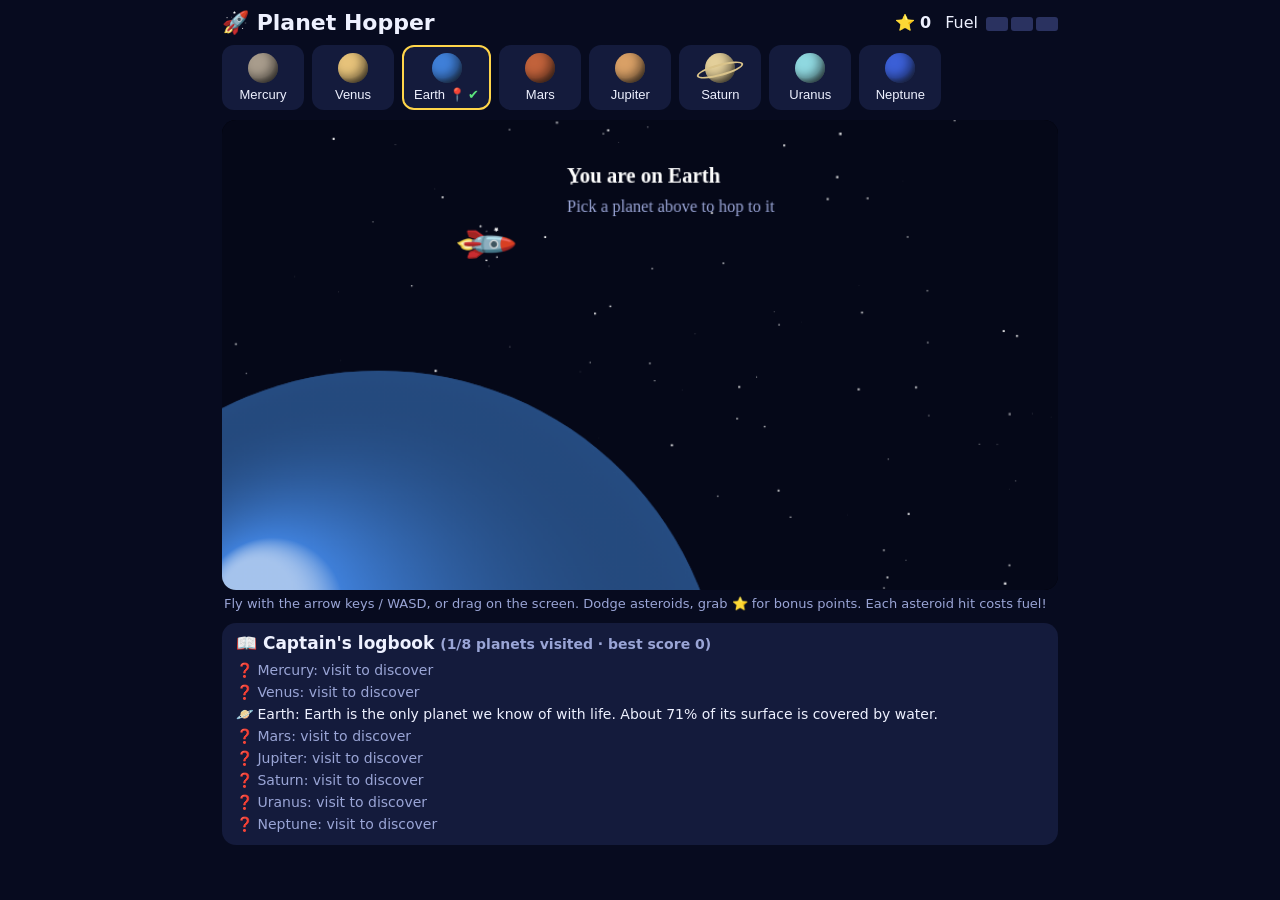
==== index.html @ 4c349c95 "Add 10 general trivia questions for refuelling Co-Authored-By: Claude Sonnet 5.5 <noreply@anthropic." ====
<!doctype html>
<html lang="en">
<head>
<meta charset="utf-8">
<meta name="viewport" content="width=device-width, initial-scale=1">
<title>Planet Hopper</title>
<style>
  :root { --bg:#070b1f; --panel:#141b3c; --ink:#eef1ff; --muted:#9aa5d6; --good:#5be37d; --bad:#ff8a8a; --accent:#ffd54a; }
  * { box-sizing:border-box; }
  body { margin:0; background:var(--bg); color:var(--ink); font-family:"Trebuchet MS", system-ui, sans-serif; }
  .wrap { max-width:860px; margin:0 auto; padding:10px 12px 24px; }
  header { display:flex; align-items:center; gap:12px; flex-wrap:wrap; }
  h1 { margin:0; font-size:22px; }
  .hud { margin-left:auto; display:flex; gap:14px; align-items:center; font-size:16px; }
  .fuel span { display:inline-block; width:22px; height:14px; margin-left:3px; border-radius:3px; background:#2a3260; vertical-align:middle; }
  .fuel span.on { background:var(--good); }
  #map { display:flex; gap:8px; overflow-x:auto; padding:10px 0; }
  .pbtn { flex:0 0 auto; background:var(--panel); color:var(--ink); border:2px solid transparent; border-radius:12px; padding:6px 10px; cursor:pointer; text-align:center; min-width:82px; font-size:13px; }
  .pbtn:disabled { cursor:default; opacity:.55; }
  .pbtn.here { border-color:var(--accent); opacity:1; }
  .pbtn:not(:disabled):hover { border-color:#5b6bd6; }
  .orb { width:30px; height:30px; border-radius:50%; margin:0 auto 4px; position:relative; box-shadow: inset -6px -6px 10px rgba(0,0,0,.45); }
  .orb.ring::after { content:""; position:absolute; left:-9px; right:-9px; top:11px; height:8px; border:2px solid #d9c38a; border-radius:50%; transform:rotate(-15deg); }
  .stamp { color:var(--good); }
  #stage { position:relative; }
  canvas { width:100%; display:block; border-radius:14px; background:#000; touch-action:none; }
  #overlay { position:absolute; inset:0; display:none; align-items:center; justify-content:center; padding:12px; background:rgba(5,8,25,.82); border-radius:14px; }
  .box { background:var(--panel); border:2px solid #3a47a0; border-radius:16px; padding:16px 18px; width:100%; max-width:560px; max-height:100%; overflow:auto; }
  .box h2 { margin:0 0 8px; font-size:19px; }
  .opt { display:block; width:100%; text-align:left; background:#202a5c; color:var(--ink); border:2px solid transparent; border-radius:10px; padding:10px 12px; margin:7px 0; font-size:16px; cursor:pointer; }
  .opt:hover:not(:disabled) { border-color:var(--accent); }
  .opt.right { background:#1f6b3a; }
  .opt.wrong { background:#7a2a2a; }
  .go { background:var(--accent); color:#222; border:0; border-radius:10px; padding:10px 18px; font-size:16px; font-weight:bold; cursor:pointer; margin-top:8px; }
  .muted { color:var(--muted); font-size:14px; }
  .log { background:var(--panel); border-radius:14px; padding:10px 14px; margin-top:12px; }
  .log h2 { margin:0 0 6px; font-size:17px; }
  .log li { list-style:none; padding:3px 0; font-size:14px; color:var(--muted); }
  .log li.found { color:var(--ink); }
  .log ul { margin:0; padding:0; }
  .hint { color:var(--muted); font-size:13px; margin:6px 2px 0; }
</style>
</head>
<body>
<div class="wrap">
  <header>
    <h1>🚀 Planet Hopper</h1>
    <div class="hud">
      <div>⭐ <b id="score">0</b></div>
      <div class="fuel">Fuel <span id="f0"></span><span id="f1"></span><span id="f2"></span></div>
    </div>
  </header>
  <div id="map"></div>
  <div id="stage">
    <canvas id="cv" width="800" height="450"></canvas>
    <div id="overlay"><div class="box" id="box"></div></div>
  </div>
  <p class="hint">Fly with the arrow keys / WASD, or drag on the screen. Dodge asteroids, grab ⭐ for bonus points. Each asteroid hit costs fuel!</p>
  <div class="log"><h2>📖 Captain's logbook <span class="muted" id="tour"></span></h2><ul id="log"></ul></div>
</div>

<script>
"use strict";
const W = 800, H = 450;

// q: question, a: [correct answer, ...wrong answers], e: explanation shown after answering
const PLANETS = [
  { id:"Mercury", color:"#a89c8c", fact:"Mercury is the closest planet to the Sun and has almost no atmosphere. Days are scorching and nights are freezing.",
    qs:[ {q:"Which planet is closest to the Sun?", a:["Mercury","Venus","Mars","Earth"], e:"Mercury orbits closest to the Sun."},
         {q:"A year on Mercury (one trip around the Sun) lasts about…", a:["88 Earth days","365 Earth days","12 Earth years","1 Earth day"], e:"Mercury is so close to the Sun that it zooms around in just 88 Earth days."} ] },
  { id:"Venus", color:"#e6c27a", fact:"Venus is the hottest planet. Its thick carbon dioxide clouds trap heat, hotter than a pizza oven! It also spins backwards compared with most planets.",
    qs:[ {q:"Which planet is the hottest, thanks to thick clouds that trap heat?", a:["Venus","Mercury","Mars","Neptune"], e:"Venus's thick atmosphere traps heat, making it hotter even than Mercury."},
         {q:"Venus spins in a direction that is…", a:["Backwards compared with most planets","The same as Earth","Not at all","Side to side like a coin"], e:"Venus rotates backwards (retrograde), so the Sun rises in the west there."} ] },
  { id:"Earth", color:"#3f7fd8", fact:"Earth is the only planet we know of with life. About 71% of its surface is covered by water.",
    qs:[ {q:"About how much of Earth's surface is covered by water?", a:["About 71%","About 10%","About 30%","About 99%"], e:"Around 71% of Earth is water, which is why it looks blue from space."},
         {q:"Which gas do plants make that we need to breathe?", a:["Oxygen","Helium","Methane","Neon"], e:"Plants make oxygen during photosynthesis."} ] },
  { id:"Mars", color:"#c1623b", fact:"Mars is the Red Planet, coloured by rusty iron dust. It has Olympus Mons, the tallest volcano in the solar system, and two tiny moons.",
    qs:[ {q:"Why is Mars called the Red Planet?", a:["Rusty iron dust covers it","It is very hot","It is covered in red oceans","It glows red"], e:"Iron in the soil has rusted, giving Mars its red colour."},
         {q:"What is the name of the giant volcano on Mars, the tallest in the solar system?", a:["Olympus Mons","Mount Everest","Mauna Loa","Vesuvius"], e:"Olympus Mons is about 2.5 times taller than Mount Everest."},
         {q:"What are the names of Mars's two moons?", a:["Phobos and Deimos","Titan and Europa","Io and Ganymede","Luna and Sol"], e:"Phobos and Deimos are small, lumpy moons."} ] },
  { id:"Jupiter", color:"#d9a066", fact:"Jupiter is the biggest planet, more than 1,300 Earths could fit inside it. Its Great Red Spot is a storm bigger than Earth that has raged for hundreds of years.",
    qs:[ {q:"Which is the largest planet in our solar system?", a:["Jupiter","Saturn","Earth","Neptune"], e:"Jupiter is bigger than all the other planets put together."},
         {q:"The Great Red Spot on Jupiter is a giant…", a:["Storm","Volcano","Crater","Ocean"], e:"It is a huge storm, wider than Earth."} ] },
  { id:"Saturn", color:"#e3cf9a", ring:true, fact:"Saturn's beautiful rings are made of billions of pieces of ice and rock. Saturn is so light for its size that it would float in a giant bathtub!",
    qs:[ {q:"Saturn's rings are mostly made of…", a:["Ice and rock","Gas","Lava","Metal"], e:"The rings are billions of chunks of ice, from dust-sized to house-sized."},
         {q:"Which planet is so light for its size that it could float in water?", a:["Saturn","Mercury","Earth","Mars"], e:"Saturn is mostly hydrogen and helium, so it is less dense than water."} ] },
  { id:"Uranus", color:"#8fd8e0", fact:"Uranus spins on its side, like a rolling ball. It looks blue-green because of methane gas in its atmosphere.",
    qs:[ {q:"What is unusual about the way Uranus spins?", a:["It is tilted on its side","It does not spin","It spins faster than any planet","It spins backwards every day"], e:"Uranus is tipped over so far that it rolls around the Sun on its side."},
         {q:"Which gas gives Uranus its blue-green colour?", a:["Methane","Oxygen","Nitrogen","Neon"], e:"Methane absorbs red light, leaving the blue-green glow."} ] },
  { id:"Neptune", color:"#3b5fd6", fact:"Neptune is the farthest planet from the Sun and has the fastest winds in the solar system, over 1,000 miles per hour!",
    qs:[ {q:"Which planet is farthest from the Sun?", a:["Neptune","Uranus","Saturn","Jupiter"], e:"Neptune is the eighth and farthest planet."},
         {q:"Which planet has the fastest winds in the solar system?", a:["Neptune","Earth","Venus","Mars"], e:"Neptune's winds can reach over 1,000 miles per hour."} ] },
];
const GENERAL = [
  {q:"What is at the centre of our solar system?", a:["The Sun","The Moon","Jupiter","A black hole"], e:"The Sun is a star, and everything else orbits around it."},
  {q:"How many planets are in our solar system?", a:["8","7","9","10"], e:"There are eight planets, from Mercury to Neptune."},
  {q:"What force keeps the planets orbiting the Sun?", a:["Gravity","Magnetism","Wind","Friction"], e:"The Sun's gravity pulls the planets so they curve around it instead of flying off."},
  {q:"Where is the asteroid belt?", a:["Between Mars and Jupiter","Between Earth and Mars","Beyond Neptune","Between Mercury and Venus"], e:"Millions of rocky asteroids orbit between Mars and Jupiter."},
  {q:"What is the name of our galaxy?", a:["The Milky Way","Andromeda","The Big Dipper","Orion"], e:"Our solar system is in the Milky Way galaxy."},
  {q:"Why can't you hear sounds in space?", a:["There is no air to carry sound","It is too cold","Space is too bright","Sound travels too fast"], e:"Sound needs air (or another material) to travel through, and space is nearly empty."},
  {q:"Who was the first person to walk on the Moon?", a:["Neil Armstrong","Buzz Lightyear","Yuri Gagarin","Elon Musk"], e:"Neil Armstrong stepped onto the Moon in 1969."},
  {q:"About how long does sunlight take to reach Earth?", a:["About 8 minutes","About 8 seconds","About 8 hours","About 8 days"], e:"Light travels fast, but the Sun is far away: roughly 8 minutes."},
  {q:"What is a shooting star really?", a:["A tiny space rock burning up in our atmosphere","A star falling down","A comet's tail","A far-away rocket"], e:"It is a meteor: a small bit of rock or dust glowing as it burns up high above Earth."},
  {q:"What was the name of the first artificial satellite, launched in 1957?", a:["Sputnik 1","Apollo 11","Voyager","Hubble"], e:"The Soviet Union launched Sputnik 1 and started the space age."},
  {q:"What do we call a pattern of stars, like Orion or the Big Dipper?", a:["A constellation","A galaxy","A nebula","A comet"], e:"People have drawn pictures in the stars, called constellations, for thousands of years."},
  {q:"What is a black hole?", a:["A place where gravity is so strong not even light escapes","A hole in the Moon","A planet with no light","A dark cloud of dust"], e:"A black hole's gravity is so strong that nothing, not even light, can get out."},
  {q:"What does the Moon's gravity cause on Earth's oceans?", a:["Tides","Hurricanes","Earthquakes","Waves of light"], e:"The Moon's pull makes the ocean rise and fall twice a day: the tides."},
  {q:"What is the International Space Station?", a:["A science lab where astronauts live, orbiting Earth","A giant telescope on the Moon","A rocket launch pad","A base on Mars"], e:"The ISS circles Earth about every 90 minutes with astronauts on board."},
  {q:"A comet is mostly made of…", a:["Ice, dust and rock","Pure gold","Hot gas only","Metal"], e:"Comets are dirty snowballs. Their glowing tails form when the Sun heats the ice."},
  {q:"What is the name of the NASA rover that landed on Mars in 2021 with the Ingenuity helicopter?", a:["Perseverance","Curiosity","Sojourner","Opportunity"], e:"Perseverance landed in 2021, and Ingenuity became the first helicopter to fly on another planet."},
  {q:"What is the Sun mostly made of?", a:["Hydrogen and helium","Fire","Rock and metal","Liquid lava"], e:"The Sun is a ball of hot hydrogen and helium gas. Hydrogen fuses into helium to make its light."},
  {q:"What causes day and night on Earth?", a:["Earth spinning on its axis","The Sun moving around Earth","The Moon blocking the Sun","Earth moving closer and farther from the Sun"], e:"Earth turns once about every 24 hours, so each side faces the Sun, then faces away."},
];

// ---------- state ----------
const $ = id => document.getElementById(id);
const cv = $("cv"), ctx = cv.getContext("2d");
let here = 2;                 // start on Earth
let mode = "idle";            // idle | quiz | flight
let fuel = 0, score = 0;
let flight = null, rocket = { x:160, y:H/2, tx:160, ty:H/2 };
let saved = { visited:[2], best:0 };
try { const s = JSON.parse(localStorage.getItem("ph-save")); if (s && Array.isArray(s.visited)) saved = s; } catch(e) {}
const persist = () => { try { localStorage.setItem("ph-save", JSON.stringify(saved)); } catch(e) {} };
let asked = new Set();
const keys = {};

const shuffle = a => { a = a.slice(); for (let i=a.length-1;i>0;i--) { const j=Math.floor(Math.random()*(i+1)); [a[i],a[j]]=[a[j],a[i]]; } return a; };

// ---------- DOM ----------
function renderHud() {
  $("score").textContent = score;
  for (let i=0;i<3;i++) $("f"+i).className = i < fuel ? "on" : "";
}
function renderMap() {
  const m = $("map"); m.innerHTML = "";
  PLANETS.forEach((p,i) => {
    const b = document.createElement("button");
    b.className = "pbtn" + (i===here ? " here" : "");
    b.disabled = mode !== "idle" || i === here;
    const visited = saved.visited.includes(i);
    b.innerHTML = `<div class="orb${p.ring?" ring":""}" style="background:radial-gradient(circle at 35% 30%, ${p.color}, ${p.color} 55%, #222)"></div>${p.id}${i===here?" 📍":""}${visited?' <span class="stamp">✔</span>':""}`;
    b.onclick = () => beginTrip(i);
    m.appendChild(b);
  });
}
function renderLog() {
  $("log").innerHTML = "";
  PLANETS.forEach((p,i) => {
    const li = document.createElement("li");
    const v = saved.visited.includes(i);
    li.className = v ? "found" : "";
    li.textContent = v ? `🪐 ${p.id}: ${p.fact}` : `❓ ${p.id}: visit to discover`;
    $("log").appendChild(li);
  });
  $("tour").textContent = `(${saved.visited.length}/8 planets visited · best score ${saved.best})`;
}
function showBox(html) { $("box").innerHTML = html; $("overlay").style.display = "flex"; }
function hideBox() { $("overlay").style.display = "none"; }

// ---------- quiz ----------
function pickQuestions(destIdx, n) {
  const fresh = list => list.filter(q => !asked.has(q.q));
  let pool = shuffle(fresh(PLANETS[destIdx].qs)).slice(0, 2);
  pool = pool.concat(shuffle(fresh(GENERAL)));
  if (pool.length < n) { asked.clear(); pool = shuffle(PLANETS[destIdx].qs.concat(GENERAL)); }
  return pool.slice(0, n);
}
function askOne(q, title, done) {
  asked.add(q.q);
  const opts = shuffle(q.a.map((t,i) => ({t, ok:i===0})));
  showBox(`<h2>${title}</h2><p style="font-size:17px;margin:4px 0 8px">${q.q}</p><div id="opts"></div><div id="fb"></div>`);
  const holder = $("opts");
  opts.forEach(o => {
    const b = document.createElement("button");
    b.className = "opt"; b.textContent = o.t;
    b.onclick = () => {
      holder.querySelectorAll(".opt").forEach((x,i) => { x.disabled = true; if (opts[i].ok) x.classList.add("right"); });
      if (!o.ok) b.classList.add("wrong");
      $("fb").innerHTML = `<p class="muted">${o.ok ? "✅ Correct! " : "❌ Not quite. "}${q.e}</p><button class="go" id="nx">Next ▶</button>`;
      $("nx").onclick = () => done(o.ok);
    };
    holder.appendChild(b);
  });
}
function askSeries(qs, title, perCorrect, finish) {
  let i = 0, right = 0;
  const step = () => {
    if (i >= qs.length) return finish(right);
    askOne(qs[i], `${title} (${i+1}/${qs.length})`, ok => { if (ok) { right++; perCorrect(); } i++; step(); });
  };
  step();
}

// ---------- trip flow ----------
function beginTrip(dest) {
  mode = "quiz"; renderMap();
  fuel = 0; renderHud();
  const p = PLANETS[dest];
  showBox(`<h2>⛽ Refuel for ${p.id}</h2><p>Answer 3 questions. Each correct answer fills a tank of fuel. Asteroids burn fuel when they hit you, so fill up!</p><button class="go" id="st">Start refuelling</button>`);
  $("st").onclick = () => askSeries(pickQuestions(dest, 3), "Refuel", () => { fuel = Math.min(3, fuel+1); score += 50; renderHud(); }, () => {
    let msg = "";
    if (fuel === 0) { fuel = 1; msg = "<p class='muted'>Mission control sends you a tiny emergency tank. Good luck!</p>"; renderHud(); }
    showBox(`<h2>🚀 Ready for launch!</h2><p>Fuel: ${"🟩".repeat(fuel)}</p>${msg}<button class="go" id="lf">Blast off to ${p.id}!</button>`);
    $("lf").onclick = () => startFlight(dest);
  });
}
function startFlight(dest) {
  hideBox();
  const steps = Math.abs(dest - here);
  flight = { dest, steps, t:0, dur:Math.min(34, 12 + 4*steps), objs:[], spawn:0.5, starT:1, hitCd:0, paused:false };
  rocket.x = rocket.tx = 130; rocket.y = rocket.ty = H/2;
  mode = "flight";
}
function rescue() {
  flight.paused = true;
  const qs = shuffle(GENERAL.concat(PLANETS.flatMap(p => p.qs)).filter(q => !asked.has(q.q)));
  const q = (qs.length ? qs : shuffle(GENERAL))[0];
  askOne(q, "⚠️ Out of fuel! Answer to restart the engine", ok => {
    if (ok) { fuel = 1; score += 50; renderHud(); flight.hitCd = 1.5; flight.objs = flight.objs.filter(o => o.x > rocket.x + 250); hideBox(); flight.paused = false; }
    else rescue();
  });
}
function land() {
  const dest = flight.dest; const p = PLANETS[dest];
  mode = "idle"; here = dest; flight = null;
  const firstTime = !saved.visited.includes(dest);
  if (firstTime) saved.visited.push(dest);
  score += 100;
  if (score > saved.best) saved.best = score;
  persist(); renderHud(); renderMap(); renderLog();
  const won = saved.visited.length === PLANETS.length;
  showBox(`<h2>🎉 Landed on ${p.id}!</h2><p>${p.fact}</p><p class="muted">+100 points ${firstTime ? "· new planet added to your logbook!" : ""}</p>
    ${won ? `<h2>🏆 Grand Tour complete!</h2><p>You visited all 8 planets. Final score ${score}.</p>` : ""}
    <button class="go" id="ok">${won ? "Keep exploring" : "Pick the next planet"}</button>`);
  $("ok").onclick = hideBox;
}

// ---------- input ----------
addEventListener("keydown", e => { keys[e.key.toLowerCase()] = true; if (mode==="flight" && e.key.startsWith("Arrow")) e.preventDefault(); });
addEventListener("keyup", e => { keys[e.key.toLowerCase()] = false; });
function pointerTo(e) {
  if (mode !== "flight") return;
  const r = cv.getBoundingClientRect();
  rocket.tx = Math.max(30, Math.min(W*0.6, (e.clientX - r.left) / r.width * W));
  rocket.ty = Math.max(30, Math.min(H-30, (e.clientY - r.top) / r.height * H));
}
cv.addEventListener("pointermove", pointerTo);
cv.addEventListener("pointerdown", pointerTo);

// ---------- update ----------
const bgStars = Array.from({length:90}, () => ({ x:Math.random()*W, y:Math.random()*H, z:Math.random()*2+0.3 }));
function update(dt) {
  const speedBoost = mode === "flight" ? 1 : 0.15;
  bgStars.forEach(s => { s.x -= s.z * 120 * speedBoost * dt; if (s.x < 0) { s.x += W; s.y = Math.random()*H; } });
  if (mode !== "flight" || flight.paused) return;

  // movement
  const sp = 340;
  if (keys["arrowleft"]||keys["a"]) rocket.tx -= sp*dt;
  if (keys["arrowright"]||keys["d"]) rocket.tx += sp*dt;
  if (keys["arrowup"]||keys["w"]) rocket.ty -= sp*dt;
  if (keys["arrowdown"]||keys["s"]) rocket.ty += sp*dt;
  rocket.tx = Math.max(30, Math.min(W*0.6, rocket.tx));
  rocket.ty = Math.max(30, Math.min(H-30, rocket.ty));
  const k = 1 - Math.pow(0.0005, dt);
  rocket.x += (rocket.tx - rocket.x) * k;
  rocket.y += (rocket.ty - rocket.y) * k;

  flight.t += dt;
  flight.hitCd = Math.max(0, flight.hitCd - dt);
  const diff = flight.steps;
  flight.spawn -= dt;
  if (flight.spawn <= 0) {
    flight.spawn = Math.max(0.4, 0.95 - diff*0.05) * (0.7 + Math.random()*0.6);
    const r = 14 + Math.random()*20;
    flight.objs.push({ kind:"rock", x:W+r, y:30+Math.random()*(H-60), r, vx:-(200 + diff*18 + Math.random()*90), rot:Math.random()*6 });
  }
  flight.starT -= dt;
  if (flight.starT <= 0) {
    flight.starT = 1.4 + Math.random();
    flight.objs.push({ kind:"star", x:W+20, y:40+Math.random()*(H-80), r:14, vx:-220, rot:0 });
  }
  for (const o of flight.objs) {
    o.x += o.vx*dt; o.rot += dt;
    if (o.dead) continue;
    const d = Math.hypot(o.x - rocket.x, o.y - rocket.y);
    if (o.kind === "star" && d < o.r + 18) { o.dead = true; score += 10; renderHud(); }
    if (o.kind === "rock" && d < o.r + 12 && flight.hitCd === 0) {
      o.dead = true; flight.hitCd = 1.2; fuel--; renderHud();
      cv.style.transform = "translateX(4px)"; setTimeout(() => cv.style.transform = "", 80);
      if (fuel <= 0) { fuel = 0; renderHud(); rescue(); return; }
    }
  }
  flight.objs = flight.objs.filter(o => !o.dead && o.x > -60);
  if (flight.t >= flight.dur) land();
}

// ---------- draw ----------
function drawPlanet(p, cx, cy, r) {
  const g = ctx.createRadialGradient(cx - r*0.35, cy - r*0.35, r*0.1, cx, cy, r);
  g.addColorStop(0, "#fff8"); g.addColorStop(0.12, p.color); g.addColorStop(1, "#0006");
  if (p.ring) { ctx.strokeStyle = "#d9c38a"; ctx.lineWidth = r*0.12; ctx.beginPath(); ctx.ellipse(cx, cy, r*1.7, r*0.4, -0.25, Math.PI, Math.PI*2); ctx.stroke(); }
  ctx.fillStyle = p.color; ctx.beginPath(); ctx.arc(cx, cy, r, 0, Math.PI*2); ctx.fill();
  ctx.fillStyle = g; ctx.beginPath(); ctx.arc(cx, cy, r, 0, Math.PI*2); ctx.fill();
  if (p.ring) { ctx.strokeStyle = "#d9c38a"; ctx.lineWidth = r*0.12; ctx.beginPath(); ctx.ellipse(cx, cy, r*1.7, r*0.4, -0.25, 0, Math.PI); ctx.stroke(); }
}
function drawRocket(x, y, blink, flame) {
  if (blink && Math.floor(performance.now()/90) % 2) return;
  ctx.save(); ctx.translate(x, y);
  if (flame) { ctx.fillStyle = "#ffb347"; ctx.beginPath(); ctx.moveTo(-14, 0); ctx.lineTo(-34 - Math.random()*10, -5); ctx.lineTo(-34 - Math.random()*10, 5); ctx.fill(); }
  ctx.rotate(Math.PI/4); ctx.font = "38px serif"; ctx.textAlign = "center"; ctx.textBaseline = "middle"; ctx.fillText("🚀", 0, 0);
  ctx.restore();
}
function draw() {
  ctx.fillStyle = "#050818"; ctx.fillRect(0, 0, W, H);
  ctx.fillStyle = "#fff";
  bgStars.forEach(s => { ctx.globalAlpha = 0.35 + s.z/3; ctx.fillRect(s.x, s.y, s.z, s.z); });
  ctx.globalAlpha = 1;

  if (mode !== "flight") {
    drawPlanet(PLANETS[here], 150, H + 120, 330);
    const bob = Math.sin(performance.now()/500) * 4;
    drawRocket(250, 120 + bob, false, false);
    ctx.fillStyle = "#fff"; ctx.font = "bold 20px Trebuchet MS"; ctx.textAlign = "left";
    ctx.fillText(`You are on ${PLANETS[here].id}`, 330, 60);
    ctx.fillStyle = "#9aa5d6"; ctx.font = "16px Trebuchet MS";
    ctx.fillText("Pick a planet above to hop to it", 330, 88);
    return;
  }
  const f = flight, prog = Math.min(1, f.t / f.dur);
  // destination grows ahead
  const dp = PLANETS[f.dest];
  drawPlanet(dp, W + 100 - 330*prog*prog, H/2, 24 + 210*prog*prog);
  // progress bar
  ctx.fillStyle = "#ffffff22"; ctx.fillRect(20, 14, W-40, 8);
  ctx.fillStyle = "#ffd54a"; ctx.fillRect(20, 14, (W-40)*prog, 8);
  ctx.font = "14px Trebuchet MS"; ctx.fillStyle = "#fff"; ctx.textAlign = "left";
  ctx.fillText(`${PLANETS[here].id} → ${dp.id}`, 20, 40);
  // objects
  for (const o of f.objs) {
    if (o.kind === "star") { ctx.font = "28px serif"; ctx.textAlign = "center"; ctx.textBaseline = "middle"; ctx.fillText("⭐", o.x, o.y); }
    else {
      ctx.save(); ctx.translate(o.x, o.y); ctx.rotate(o.rot);
      ctx.fillStyle = "#8b8579"; ctx.beginPath();
      for (let i=0;i<9;i++) { const a = i/9*Math.PI*2, rr = o.r*(0.82 + 0.18*Math.sin(i*2.7+o.r)); ctx[i?"lineTo":"moveTo"](Math.cos(a)*rr, Math.sin(a)*rr); }
      ctx.closePath(); ctx.fill();
      ctx.fillStyle = "#6c675d"; ctx.beginPath(); ctx.arc(-o.r*0.25, -o.r*0.2, o.r*0.25, 0, 7); ctx.fill();
      ctx.beginPath(); ctx.arc(o.r*0.3, o.r*0.25, o.r*0.15, 0, 7); ctx.fill();
      ctx.restore();
    }
  }
  drawRocket(rocket.x, rocket.y, f.hitCd > 0, true);
}

let last = performance.now();
function frame(now) {
  const dt = Math.min(0.05, (now - last)/1000); last = now;
  update(dt); draw();
  requestAnimationFrame(frame);
}

renderHud(); renderMap(); renderLog();
requestAnimationFrame(frame);
</script>
</body>
</html>
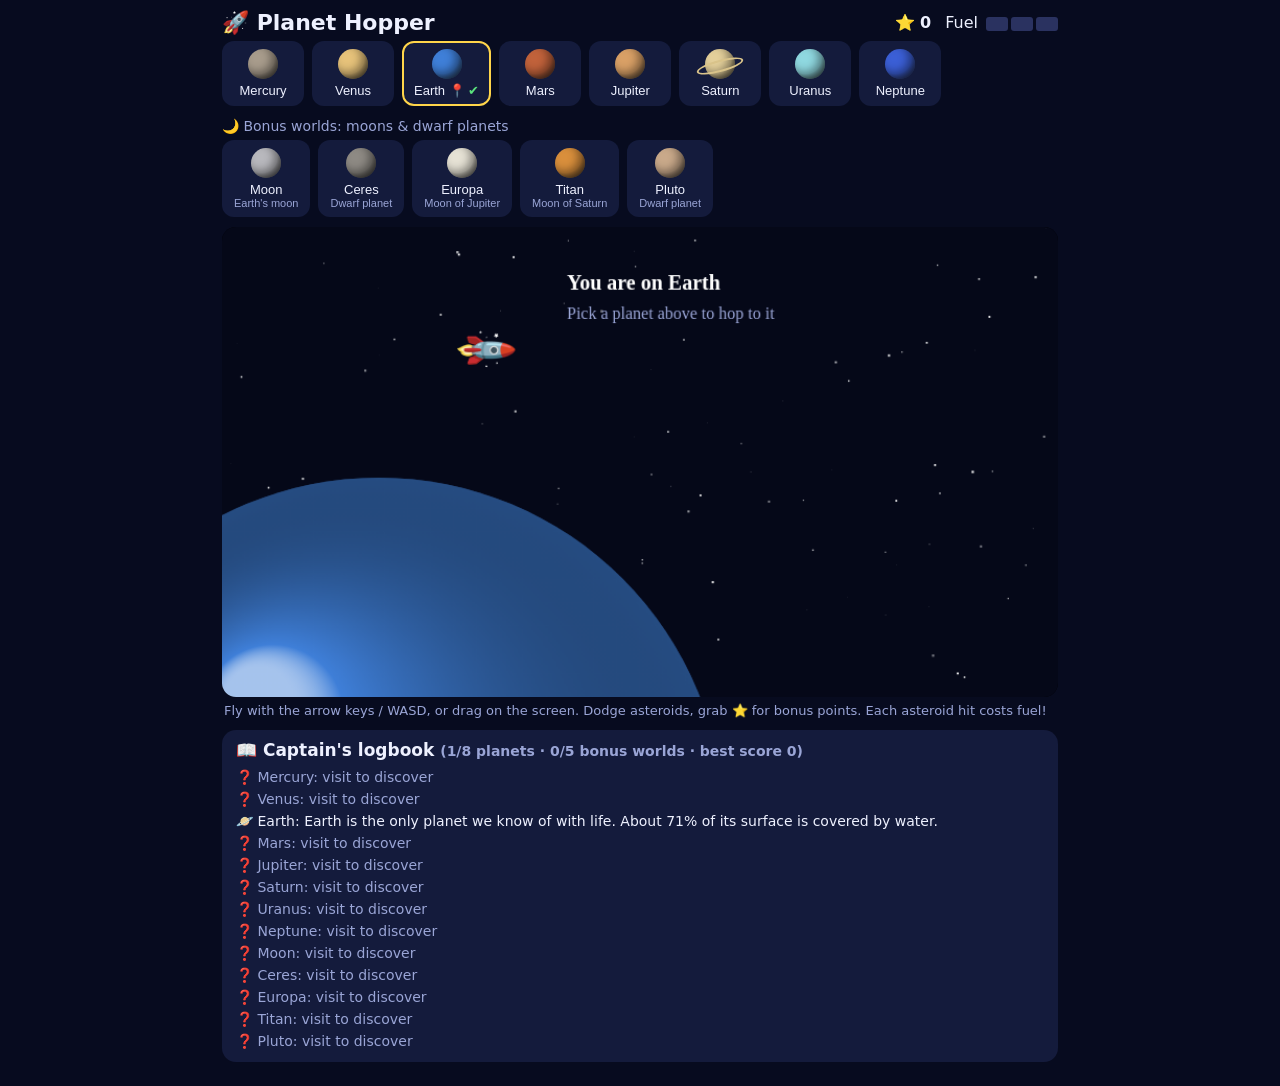
==== commit 4f8d2935: "Add bonus worlds: Moon, Ceres, Europa, Titan, Pluto Second map row, 11 new questions, route-based fl" ====
--- a/index.html
+++ b/index.html
@@ -14,7 +14,9 @@
   .hud { margin-left:auto; display:flex; gap:14px; align-items:center; font-size:16px; }
   .fuel span { display:inline-block; width:22px; height:14px; margin-left:3px; border-radius:3px; background:#2a3260; vertical-align:middle; }
   .fuel span.on { background:var(--good); }
-  #map { display:flex; gap:8px; overflow-x:auto; padding:10px 0; }
+  .row { display:flex; gap:8px; overflow-x:auto; padding:6px 0 10px; }
+  .rowlabel { margin-top:2px; }
+  .sub { color:var(--muted); font-size:11px; }
   .pbtn { flex:0 0 auto; background:var(--panel); color:var(--ink); border:2px solid transparent; border-radius:12px; padding:6px 10px; cursor:pointer; text-align:center; min-width:82px; font-size:13px; }
   .pbtn:disabled { cursor:default; opacity:.55; }
   .pbtn.here { border-color:var(--accent); opacity:1; }
@@ -50,7 +52,9 @@
       <div class="fuel">Fuel <span id="f0"></span><span id="f1"></span><span id="f2"></span></div>
     </div>
   </header>
-  <div id="map"></div>
+  <div id="map" class="row"></div>
+  <div class="muted rowlabel">🌙 Bonus worlds: moons &amp; dwarf planets</div>
+  <div id="bonus" class="row"></div>
   <div id="stage">
     <canvas id="cv" width="800" height="450"></canvas>
     <div id="overlay"><div class="box" id="box"></div></div>
@@ -90,7 +94,26 @@
   { id:"Neptune", color:"#3b5fd6", fact:"Neptune is the farthest planet from the Sun and has the fastest winds in the solar system, over 1,000 miles per hour!",
     qs:[ {q:"Which planet is farthest from the Sun?", a:["Neptune","Uranus","Saturn","Jupiter"], e:"Neptune is the eighth and farthest planet."},
          {q:"Which planet has the fastest winds in the solar system?", a:["Neptune","Earth","Venus","Mars"], e:"Neptune's winds can reach over 1,000 miles per hour."} ] },
+  // ---- bonus worlds (indices 8+). `pos` is where they sit on the route, so flight times make sense ----
+  { id:"Moon", sub:"Earth's moon", pos:2.3, color:"#b8b8bd", fact:"The Moon is Earth's only natural moon. Its gravity is about 1/6 of Earth's, and with no wind or rain, astronaut footprints stay there for a very long time.",
+    qs:[ {q:"About how long does the Moon take to orbit Earth?", a:["About a month","About a day","About a week","About a year"], e:"The Moon circles Earth roughly every 27 to 29 days. That is where the word \"month\" comes from."},
+         {q:"The large dark plains you can see on the Moon are called…", a:["Maria, which means seas","Oceans","Forests","Cloud shadows"], e:"Early astronomers thought they were seas. They are really ancient plains of cooled lava."},
+         {q:"How strong is the Moon's gravity compared with Earth's?", a:["About 1/6","The same","Twice as strong","There is none"], e:"On the Moon you would weigh only about one sixth of what you weigh on Earth."} ] },
+  { id:"Ceres", sub:"Dwarf planet", pos:3.5, color:"#8e8a84", fact:"Ceres is the biggest object in the asteroid belt and a dwarf planet. The Dawn spacecraft found mysterious bright spots on it made of salty minerals.",
+    qs:[ {q:"Ceres is a dwarf planet found in…", a:["The asteroid belt","The rings of Saturn","The far edge of the solar system","The Moon's orbit"], e:"Ceres lives in the asteroid belt between Mars and Jupiter."},
+         {q:"What did the Dawn spacecraft find shining on Ceres?", a:["Bright salty spots","Gold mines","Alien lights","Frozen lakes of lava"], e:"The bright spots in Occator crater are deposits of salts left behind when salty water froze and dried."} ] },
+  { id:"Europa", sub:"Moon of Jupiter", pos:4.3, color:"#e6e2d5", fact:"Europa is an icy moon of Jupiter. Under its frozen crust there may be a huge salty ocean, one of the best places to look for life beyond Earth.",
+    qs:[ {q:"Europa is a moon of which planet?", a:["Jupiter","Saturn","Mars","Neptune"], e:"Europa is one of Jupiter's four biggest moons."},
+         {q:"What may be hiding under Europa's icy shell?", a:["A huge salty ocean","A sea of lava","A forest","Nothing at all"], e:"Scientists think Europa holds more liquid water than all of Earth's oceans combined."} ] },
+  { id:"Titan", sub:"Moon of Saturn", pos:5.3, color:"#d98f3c", fact:"Titan is Saturn's biggest moon. It has a thick orange haze and lakes and rivers of liquid methane and ethane. It is the only moon with a thick atmosphere.",
+    qs:[ {q:"Titan is the biggest moon of which planet?", a:["Saturn","Jupiter","Uranus","Mars"], e:"Titan orbits Saturn and is bigger than the planet Mercury."},
+         {q:"What fills the lakes on Titan?", a:["Liquid methane and ethane","Water","Lava","Orange juice"], e:"It is so cold on Titan that gases like methane turn into liquid and form lakes."} ] },
+  { id:"Pluto", sub:"Dwarf planet", pos:7.8, color:"#c9a98a", fact:"Pluto is a dwarf planet far beyond Neptune. It has a giant heart-shaped glacier, and the New Horizons spacecraft flew past it in 2015.",
+    qs:[ {q:"What kind of world is Pluto?", a:["A dwarf planet","A star","A comet","A giant planet"], e:"In 2006 astronomers decided Pluto is a dwarf planet because it is small and shares its orbit with other icy objects."},
+         {q:"Which NASA spacecraft flew past Pluto in 2015?", a:["New Horizons","Voyager 1","Apollo 11","Perseverance"], e:"New Horizons travelled for nine years to reach Pluto and sent back amazing photos."} ] },
 ];
+const MAIN_COUNT = 8;                       // Mercury..Neptune; everything after is a bonus world
+const posOf = i => PLANETS[i].pos ?? i;
 const GENERAL = [
   {q:"What is at the centre of our solar system?", a:["The Sun","The Moon","Jupiter","A black hole"], e:"The Sun is a star, and everything else orbits around it."},
   {q:"How many planets are in our solar system?", a:["8","7","9","10"], e:"There are eight planets, from Mercury to Neptune."},
@@ -133,27 +156,28 @@
   for (let i=0;i<3;i++) $("f"+i).className = i < fuel ? "on" : "";
 }
 function renderMap() {
-  const m = $("map"); m.innerHTML = "";
+  $("map").innerHTML = ""; $("bonus").innerHTML = "";
   PLANETS.forEach((p,i) => {
     const b = document.createElement("button");
     b.className = "pbtn" + (i===here ? " here" : "");
     b.disabled = mode !== "idle" || i === here;
     const visited = saved.visited.includes(i);
-    b.innerHTML = `<div class="orb${p.ring?" ring":""}" style="background:radial-gradient(circle at 35% 30%, ${p.color}, ${p.color} 55%, #222)"></div>${p.id}${i===here?" 📍":""}${visited?' <span class="stamp">✔</span>':""}`;
+    b.innerHTML = `<div class="orb${p.ring?" ring":""}" style="background:radial-gradient(circle at 35% 30%, ${p.color}, ${p.color} 55%, #222)"></div>${p.id}${i===here?" 📍":""}${visited?' <span class="stamp">✔</span>':""}${p.sub?`<div class="sub">${p.sub}</div>`:""}`;
     b.onclick = () => beginTrip(i);
-    m.appendChild(b);
-  });
-}
+    $(i < MAIN_COUNT ? "map" : "bonus").appendChild(b);
+  });
+}
+const countVisited = (from, to) => saved.visited.filter(i => i >= from && i < to).length;
 function renderLog() {
   $("log").innerHTML = "";
   PLANETS.forEach((p,i) => {
     const li = document.createElement("li");
     const v = saved.visited.includes(i);
     li.className = v ? "found" : "";
-    li.textContent = v ? `🪐 ${p.id}: ${p.fact}` : `❓ ${p.id}: visit to discover`;
+    li.textContent = v ? `${i < MAIN_COUNT ? "🪐" : "🌙"} ${p.id}: ${p.fact}` : `❓ ${p.id}: visit to discover`;
     $("log").appendChild(li);
   });
-  $("tour").textContent = `(${saved.visited.length}/8 planets visited · best score ${saved.best})`;
+  $("tour").textContent = `(${countVisited(0, MAIN_COUNT)}/${MAIN_COUNT} planets · ${countVisited(MAIN_COUNT, PLANETS.length)}/${PLANETS.length - MAIN_COUNT} bonus worlds · best score ${saved.best})`;
 }
 function showBox(html) { $("box").innerHTML = html; $("overlay").style.display = "flex"; }
 function hideBox() { $("overlay").style.display = "none"; }
@@ -207,7 +231,7 @@
 }
 function startFlight(dest) {
   hideBox();
-  const steps = Math.abs(dest - here);
+  const steps = Math.max(1, Math.round(Math.abs(posOf(dest) - posOf(here))));
   flight = { dest, steps, t:0, dur:Math.min(34, 12 + 4*steps), objs:[], spawn:0.5, starT:1, hitCd:0, paused:false };
   rocket.x = rocket.tx = 130; rocket.y = rocket.ty = H/2;
   mode = "flight";
@@ -225,14 +249,18 @@
   const dest = flight.dest; const p = PLANETS[dest];
   mode = "idle"; here = dest; flight = null;
   const firstTime = !saved.visited.includes(dest);
+  const mainBefore = countVisited(0, MAIN_COUNT), bonusBefore = countVisited(MAIN_COUNT, PLANETS.length);
   if (firstTime) saved.visited.push(dest);
   score += 100;
   if (score > saved.best) saved.best = score;
   persist(); renderHud(); renderMap(); renderLog();
-  const won = saved.visited.length === PLANETS.length;
-  showBox(`<h2>🎉 Landed on ${p.id}!</h2><p>${p.fact}</p><p class="muted">+100 points ${firstTime ? "· new planet added to your logbook!" : ""}</p>
-    ${won ? `<h2>🏆 Grand Tour complete!</h2><p>You visited all 8 planets. Final score ${score}.</p>` : ""}
-    <button class="go" id="ok">${won ? "Keep exploring" : "Pick the next planet"}</button>`);
+  const grand = mainBefore < MAIN_COUNT && countVisited(0, MAIN_COUNT) === MAIN_COUNT;
+  const deep = bonusBefore < PLANETS.length - MAIN_COUNT && countVisited(MAIN_COUNT, PLANETS.length) === PLANETS.length - MAIN_COUNT;
+  const won = grand || deep;
+  showBox(`<h2>🎉 Landed on ${p.id}!</h2><p>${p.fact}</p><p class="muted">+100 points ${firstTime ? "· added to your logbook!" : ""}</p>
+    ${grand ? `<h2>🏆 Grand Tour complete!</h2><p>You visited all 8 planets. Now try the bonus worlds!</p>` : ""}
+    ${deep ? `<h2>🌟 Deep Space Tour complete!</h2><p>You visited every moon and dwarf planet. Final score ${score}.</p>` : ""}
+    <button class="go" id="ok">${won ? "Keep exploring" : "Pick the next destination"}</button>`);
   $("ok").onclick = hideBox;
 }
 
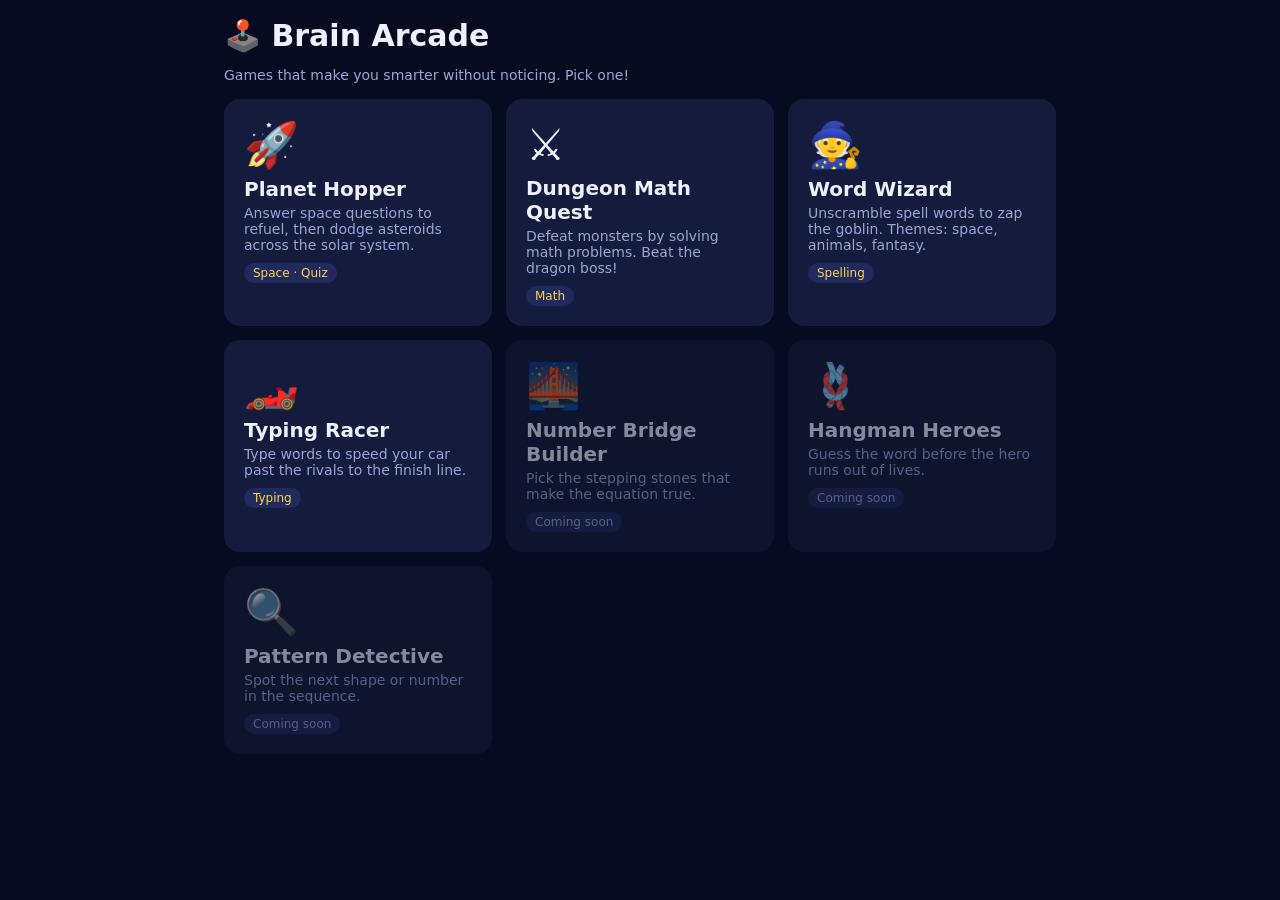
==== commit e03c90a9: "Add Brain Arcade hub with Dungeon Math Quest, Word Wizard, Typing Racer Co-Authored-By: Claude Sonne" ====
--- a/index.html
+++ b/index.html
@@ -3,393 +3,34 @@
 <head>
 <meta charset="utf-8">
 <meta name="viewport" content="width=device-width, initial-scale=1">
-<title>Planet Hopper</title>
+<title>Brain Arcade</title>
+<link rel="stylesheet" href="shared.css">
 <style>
-  :root { --bg:#070b1f; --panel:#141b3c; --ink:#eef1ff; --muted:#9aa5d6; --good:#5be37d; --bad:#ff8a8a; --accent:#ffd54a; }
-  * { box-sizing:border-box; }
-  body { margin:0; background:var(--bg); color:var(--ink); font-family:"Trebuchet MS", system-ui, sans-serif; }
-  .wrap { max-width:860px; margin:0 auto; padding:10px 12px 24px; }
-  header { display:flex; align-items:center; gap:12px; flex-wrap:wrap; }
-  h1 { margin:0; font-size:22px; }
-  .hud { margin-left:auto; display:flex; gap:14px; align-items:center; font-size:16px; }
-  .fuel span { display:inline-block; width:22px; height:14px; margin-left:3px; border-radius:3px; background:#2a3260; vertical-align:middle; }
-  .fuel span.on { background:var(--good); }
-  .row { display:flex; gap:8px; overflow-x:auto; padding:6px 0 10px; }
-  .rowlabel { margin-top:2px; }
-  .sub { color:var(--muted); font-size:11px; }
-  .pbtn { flex:0 0 auto; background:var(--panel); color:var(--ink); border:2px solid transparent; border-radius:12px; padding:6px 10px; cursor:pointer; text-align:center; min-width:82px; font-size:13px; }
-  .pbtn:disabled { cursor:default; opacity:.55; }
-  .pbtn.here { border-color:var(--accent); opacity:1; }
-  .pbtn:not(:disabled):hover { border-color:#5b6bd6; }
-  .orb { width:30px; height:30px; border-radius:50%; margin:0 auto 4px; position:relative; box-shadow: inset -6px -6px 10px rgba(0,0,0,.45); }
-  .orb.ring::after { content:""; position:absolute; left:-9px; right:-9px; top:11px; height:8px; border:2px solid #d9c38a; border-radius:50%; transform:rotate(-15deg); }
-  .stamp { color:var(--good); }
-  #stage { position:relative; }
-  canvas { width:100%; display:block; border-radius:14px; background:#000; touch-action:none; }
-  #overlay { position:absolute; inset:0; display:none; align-items:center; justify-content:center; padding:12px; background:rgba(5,8,25,.82); border-radius:14px; }
-  .box { background:var(--panel); border:2px solid #3a47a0; border-radius:16px; padding:16px 18px; width:100%; max-width:560px; max-height:100%; overflow:auto; }
-  .box h2 { margin:0 0 8px; font-size:19px; }
-  .opt { display:block; width:100%; text-align:left; background:#202a5c; color:var(--ink); border:2px solid transparent; border-radius:10px; padding:10px 12px; margin:7px 0; font-size:16px; cursor:pointer; }
-  .opt:hover:not(:disabled) { border-color:var(--accent); }
-  .opt.right { background:#1f6b3a; }
-  .opt.wrong { background:#7a2a2a; }
-  .go { background:var(--accent); color:#222; border:0; border-radius:10px; padding:10px 18px; font-size:16px; font-weight:bold; cursor:pointer; margin-top:8px; }
-  .muted { color:var(--muted); font-size:14px; }
-  .log { background:var(--panel); border-radius:14px; padding:10px 14px; margin-top:12px; }
-  .log h2 { margin:0 0 6px; font-size:17px; }
-  .log li { list-style:none; padding:3px 0; font-size:14px; color:var(--muted); }
-  .log li.found { color:var(--ink); }
-  .log ul { margin:0; padding:0; }
-  .hint { color:var(--muted); font-size:13px; margin:6px 2px 0; }
+  h1 { font-size:30px; margin:6px 0 2px; }
+  .grid { display:grid; grid-template-columns:repeat(auto-fill, minmax(240px, 1fr)); gap:14px; margin-top:16px; }
+  a.game, .game.soon { display:block; background:var(--panel); border-radius:16px; padding:18px; color:var(--ink); text-decoration:none; border:2px solid transparent; }
+  a.game:hover { border-color:var(--accent); transform:translateY(-2px); }
+  .game .ic { font-size:44px; }
+  .game h2 { margin:6px 0 4px; font-size:20px; }
+  .game p { margin:0; color:var(--muted); font-size:14px; }
+  .tag { display:inline-block; margin-top:10px; font-size:12px; padding:3px 9px; border-radius:99px; background:var(--panel2); color:var(--accent); }
+  .soon { opacity:.55; }
+  .soon .tag { color:var(--muted); }
 </style>
 </head>
 <body>
 <div class="wrap">
-  <header>
-    <h1>🚀 Planet Hopper</h1>
-    <div class="hud">
-      <div>⭐ <b id="score">0</b></div>
-      <div class="fuel">Fuel <span id="f0"></span><span id="f1"></span><span id="f2"></span></div>
-    </div>
-  </header>
-  <div id="map" class="row"></div>
-  <div class="muted rowlabel">🌙 Bonus worlds: moons &amp; dwarf planets</div>
-  <div id="bonus" class="row"></div>
-  <div id="stage">
-    <canvas id="cv" width="800" height="450"></canvas>
-    <div id="overlay"><div class="box" id="box"></div></div>
+  <h1>🕹️ Brain Arcade</h1>
+  <p class="muted">Games that make you smarter without noticing. Pick one!</p>
+  <div class="grid">
+    <a class="game" href="https://jaikishangurav.github.io/planet-hopper/"><div class="ic">🚀</div><h2>Planet Hopper</h2><p>Answer space questions to refuel, then dodge asteroids across the solar system.</p><span class="tag">Space · Quiz</span></a>
+    <a class="game" href="games/dungeon-math-quest/"><div class="ic">⚔️</div><h2>Dungeon Math Quest</h2><p>Defeat monsters by solving math problems. Beat the dragon boss!</p><span class="tag">Math</span></a>
+    <a class="game" href="games/word-wizard/"><div class="ic">🧙</div><h2>Word Wizard</h2><p>Unscramble spell words to zap the goblin. Themes: space, animals, fantasy.</p><span class="tag">Spelling</span></a>
+    <a class="game" href="games/typing-racer/"><div class="ic">🏎️</div><h2>Typing Racer</h2><p>Type words to speed your car past the rivals to the finish line.</p><span class="tag">Typing</span></a>
+    <div class="game soon"><div class="ic">🌉</div><h2>Number Bridge Builder</h2><p>Pick the stepping stones that make the equation true.</p><span class="tag">Coming soon</span></div>
+    <div class="game soon"><div class="ic">🪢</div><h2>Hangman Heroes</h2><p>Guess the word before the hero runs out of lives.</p><span class="tag">Coming soon</span></div>
+    <div class="game soon"><div class="ic">🔍</div><h2>Pattern Detective</h2><p>Spot the next shape or number in the sequence.</p><span class="tag">Coming soon</span></div>
   </div>
-  <p class="hint">Fly with the arrow keys / WASD, or drag on the screen. Dodge asteroids, grab ⭐ for bonus points. Each asteroid hit costs fuel!</p>
-  <div class="log"><h2>📖 Captain's logbook <span class="muted" id="tour"></span></h2><ul id="log"></ul></div>
 </div>
-
-<script>
-"use strict";
-const W = 800, H = 450;
-
-// q: question, a: [correct answer, ...wrong answers], e: explanation shown after answering
-const PLANETS = [
-  { id:"Mercury", color:"#a89c8c", fact:"Mercury is the closest planet to the Sun and has almost no atmosphere. Days are scorching and nights are freezing.",
-    qs:[ {q:"Which planet is closest to the Sun?", a:["Mercury","Venus","Mars","Earth"], e:"Mercury orbits closest to the Sun."},
-         {q:"A year on Mercury (one trip around the Sun) lasts about…", a:["88 Earth days","365 Earth days","12 Earth years","1 Earth day"], e:"Mercury is so close to the Sun that it zooms around in just 88 Earth days."} ] },
-  { id:"Venus", color:"#e6c27a", fact:"Venus is the hottest planet. Its thick carbon dioxide clouds trap heat, hotter than a pizza oven! It also spins backwards compared with most planets.",
-    qs:[ {q:"Which planet is the hottest, thanks to thick clouds that trap heat?", a:["Venus","Mercury","Mars","Neptune"], e:"Venus's thick atmosphere traps heat, making it hotter even than Mercury."},
-         {q:"Venus spins in a direction that is…", a:["Backwards compared with most planets","The same as Earth","Not at all","Side to side like a coin"], e:"Venus rotates backwards (retrograde), so the Sun rises in the west there."} ] },
-  { id:"Earth", color:"#3f7fd8", fact:"Earth is the only planet we know of with life. About 71% of its surface is covered by water.",
-    qs:[ {q:"About how much of Earth's surface is covered by water?", a:["About 71%","About 10%","About 30%","About 99%"], e:"Around 71% of Earth is water, which is why it looks blue from space."},
-         {q:"Which gas do plants make that we need to breathe?", a:["Oxygen","Helium","Methane","Neon"], e:"Plants make oxygen during photosynthesis."} ] },
-  { id:"Mars", color:"#c1623b", fact:"Mars is the Red Planet, coloured by rusty iron dust. It has Olympus Mons, the tallest volcano in the solar system, and two tiny moons.",
-    qs:[ {q:"Why is Mars called the Red Planet?", a:["Rusty iron dust covers it","It is very hot","It is covered in red oceans","It glows red"], e:"Iron in the soil has rusted, giving Mars its red colour."},
-         {q:"What is the name of the giant volcano on Mars, the tallest in the solar system?", a:["Olympus Mons","Mount Everest","Mauna Loa","Vesuvius"], e:"Olympus Mons is about 2.5 times taller than Mount Everest."},
-         {q:"What are the names of Mars's two moons?", a:["Phobos and Deimos","Titan and Europa","Io and Ganymede","Luna and Sol"], e:"Phobos and Deimos are small, lumpy moons."} ] },
-  { id:"Jupiter", color:"#d9a066", fact:"Jupiter is the biggest planet, more than 1,300 Earths could fit inside it. Its Great Red Spot is a storm bigger than Earth that has raged for hundreds of years.",
-    qs:[ {q:"Which is the largest planet in our solar system?", a:["Jupiter","Saturn","Earth","Neptune"], e:"Jupiter is bigger than all the other planets put together."},
-         {q:"The Great Red Spot on Jupiter is a giant…", a:["Storm","Volcano","Crater","Ocean"], e:"It is a huge storm, wider than Earth."} ] },
-  { id:"Saturn", color:"#e3cf9a", ring:true, fact:"Saturn's beautiful rings are made of billions of pieces of ice and rock. Saturn is so light for its size that it would float in a giant bathtub!",
-    qs:[ {q:"Saturn's rings are mostly made of…", a:["Ice and rock","Gas","Lava","Metal"], e:"The rings are billions of chunks of ice, from dust-sized to house-sized."},
-         {q:"Which planet is so light for its size that it could float in water?", a:["Saturn","Mercury","Earth","Mars"], e:"Saturn is mostly hydrogen and helium, so it is less dense than water."} ] },
-  { id:"Uranus", color:"#8fd8e0", fact:"Uranus spins on its side, like a rolling ball. It looks blue-green because of methane gas in its atmosphere.",
-    qs:[ {q:"What is unusual about the way Uranus spins?", a:["It is tilted on its side","It does not spin","It spins faster than any planet","It spins backwards every day"], e:"Uranus is tipped over so far that it rolls around the Sun on its side."},
-         {q:"Which gas gives Uranus its blue-green colour?", a:["Methane","Oxygen","Nitrogen","Neon"], e:"Methane absorbs red light, leaving the blue-green glow."} ] },
-  { id:"Neptune", color:"#3b5fd6", fact:"Neptune is the farthest planet from the Sun and has the fastest winds in the solar system, over 1,000 miles per hour!",
-    qs:[ {q:"Which planet is farthest from the Sun?", a:["Neptune","Uranus","Saturn","Jupiter"], e:"Neptune is the eighth and farthest planet."},
-         {q:"Which planet has the fastest winds in the solar system?", a:["Neptune","Earth","Venus","Mars"], e:"Neptune's winds can reach over 1,000 miles per hour."} ] },
-  // ---- bonus worlds (indices 8+). `pos` is where they sit on the route, so flight times make sense ----
-  { id:"Moon", sub:"Earth's moon", pos:2.3, color:"#b8b8bd", fact:"The Moon is Earth's only natural moon. Its gravity is about 1/6 of Earth's, and with no wind or rain, astronaut footprints stay there for a very long time.",
-    qs:[ {q:"About how long does the Moon take to orbit Earth?", a:["About a month","About a day","About a week","About a year"], e:"The Moon circles Earth roughly every 27 to 29 days. That is where the word \"month\" comes from."},
-         {q:"The large dark plains you can see on the Moon are called…", a:["Maria, which means seas","Oceans","Forests","Cloud shadows"], e:"Early astronomers thought they were seas. They are really ancient plains of cooled lava."},
-         {q:"How strong is the Moon's gravity compared with Earth's?", a:["About 1/6","The same","Twice as strong","There is none"], e:"On the Moon you would weigh only about one sixth of what you weigh on Earth."} ] },
-  { id:"Ceres", sub:"Dwarf planet", pos:3.5, color:"#8e8a84", fact:"Ceres is the biggest object in the asteroid belt and a dwarf planet. The Dawn spacecraft found mysterious bright spots on it made of salty minerals.",
-    qs:[ {q:"Ceres is a dwarf planet found in…", a:["The asteroid belt","The rings of Saturn","The far edge of the solar system","The Moon's orbit"], e:"Ceres lives in the asteroid belt between Mars and Jupiter."},
-         {q:"What did the Dawn spacecraft find shining on Ceres?", a:["Bright salty spots","Gold mines","Alien lights","Frozen lakes of lava"], e:"The bright spots in Occator crater are deposits of salts left behind when salty water froze and dried."} ] },
-  { id:"Europa", sub:"Moon of Jupiter", pos:4.3, color:"#e6e2d5", fact:"Europa is an icy moon of Jupiter. Under its frozen crust there may be a huge salty ocean, one of the best places to look for life beyond Earth.",
-    qs:[ {q:"Europa is a moon of which planet?", a:["Jupiter","Saturn","Mars","Neptune"], e:"Europa is one of Jupiter's four biggest moons."},
-         {q:"What may be hiding under Europa's icy shell?", a:["A huge salty ocean","A sea of lava","A forest","Nothing at all"], e:"Scientists think Europa holds more liquid water than all of Earth's oceans combined."} ] },
-  { id:"Titan", sub:"Moon of Saturn", pos:5.3, color:"#d98f3c", fact:"Titan is Saturn's biggest moon. It has a thick orange haze and lakes and rivers of liquid methane and ethane. It is the only moon with a thick atmosphere.",
-    qs:[ {q:"Titan is the biggest moon of which planet?", a:["Saturn","Jupiter","Uranus","Mars"], e:"Titan orbits Saturn and is bigger than the planet Mercury."},
-         {q:"What fills the lakes on Titan?", a:["Liquid methane and ethane","Water","Lava","Orange juice"], e:"It is so cold on Titan that gases like methane turn into liquid and form lakes."} ] },
-  { id:"Pluto", sub:"Dwarf planet", pos:7.8, color:"#c9a98a", fact:"Pluto is a dwarf planet far beyond Neptune. It has a giant heart-shaped glacier, and the New Horizons spacecraft flew past it in 2015.",
-    qs:[ {q:"What kind of world is Pluto?", a:["A dwarf planet","A star","A comet","A giant planet"], e:"In 2006 astronomers decided Pluto is a dwarf planet because it is small and shares its orbit with other icy objects."},
-         {q:"Which NASA spacecraft flew past Pluto in 2015?", a:["New Horizons","Voyager 1","Apollo 11","Perseverance"], e:"New Horizons travelled for nine years to reach Pluto and sent back amazing photos."} ] },
-];
-const MAIN_COUNT = 8;                       // Mercury..Neptune; everything after is a bonus world
-const posOf = i => PLANETS[i].pos ?? i;
-const GENERAL = [
-  {q:"What is at the centre of our solar system?", a:["The Sun","The Moon","Jupiter","A black hole"], e:"The Sun is a star, and everything else orbits around it."},
-  {q:"How many planets are in our solar system?", a:["8","7","9","10"], e:"There are eight planets, from Mercury to Neptune."},
-  {q:"What force keeps the planets orbiting the Sun?", a:["Gravity","Magnetism","Wind","Friction"], e:"The Sun's gravity pulls the planets so they curve around it instead of flying off."},
-  {q:"Where is the asteroid belt?", a:["Between Mars and Jupiter","Between Earth and Mars","Beyond Neptune","Between Mercury and Venus"], e:"Millions of rocky asteroids orbit between Mars and Jupiter."},
-  {q:"What is the name of our galaxy?", a:["The Milky Way","Andromeda","The Big Dipper","Orion"], e:"Our solar system is in the Milky Way galaxy."},
-  {q:"Why can't you hear sounds in space?", a:["There is no air to carry sound","It is too cold","Space is too bright","Sound travels too fast"], e:"Sound needs air (or another material) to travel through, and space is nearly empty."},
-  {q:"Who was the first person to walk on the Moon?", a:["Neil Armstrong","Buzz Lightyear","Yuri Gagarin","Elon Musk"], e:"Neil Armstrong stepped onto the Moon in 1969."},
-  {q:"About how long does sunlight take to reach Earth?", a:["About 8 minutes","About 8 seconds","About 8 hours","About 8 days"], e:"Light travels fast, but the Sun is far away: roughly 8 minutes."},
-  {q:"What is a shooting star really?", a:["A tiny space rock burning up in our atmosphere","A star falling down","A comet's tail","A far-away rocket"], e:"It is a meteor: a small bit of rock or dust glowing as it burns up high above Earth."},
-  {q:"What was the name of the first artificial satellite, launched in 1957?", a:["Sputnik 1","Apollo 11","Voyager","Hubble"], e:"The Soviet Union launched Sputnik 1 and started the space age."},
-  {q:"What do we call a pattern of stars, like Orion or the Big Dipper?", a:["A constellation","A galaxy","A nebula","A comet"], e:"People have drawn pictures in the stars, called constellations, for thousands of years."},
-  {q:"What is a black hole?", a:["A place where gravity is so strong not even light escapes","A hole in the Moon","A planet with no light","A dark cloud of dust"], e:"A black hole's gravity is so strong that nothing, not even light, can get out."},
-  {q:"What does the Moon's gravity cause on Earth's oceans?", a:["Tides","Hurricanes","Earthquakes","Waves of light"], e:"The Moon's pull makes the ocean rise and fall twice a day: the tides."},
-  {q:"What is the International Space Station?", a:["A science lab where astronauts live, orbiting Earth","A giant telescope on the Moon","A rocket launch pad","A base on Mars"], e:"The ISS circles Earth about every 90 minutes with astronauts on board."},
-  {q:"A comet is mostly made of…", a:["Ice, dust and rock","Pure gold","Hot gas only","Metal"], e:"Comets are dirty snowballs. Their glowing tails form when the Sun heats the ice."},
-  {q:"What is the name of the NASA rover that landed on Mars in 2021 with the Ingenuity helicopter?", a:["Perseverance","Curiosity","Sojourner","Opportunity"], e:"Perseverance landed in 2021, and Ingenuity became the first helicopter to fly on another planet."},
-  {q:"What is the Sun mostly made of?", a:["Hydrogen and helium","Fire","Rock and metal","Liquid lava"], e:"The Sun is a ball of hot hydrogen and helium gas. Hydrogen fuses into helium to make its light."},
-  {q:"What causes day and night on Earth?", a:["Earth spinning on its axis","The Sun moving around Earth","The Moon blocking the Sun","Earth moving closer and farther from the Sun"], e:"Earth turns once about every 24 hours, so each side faces the Sun, then faces away."},
-];
-
-// ---------- state ----------
-const $ = id => document.getElementById(id);
-const cv = $("cv"), ctx = cv.getContext("2d");
-let here = 2;                 // start on Earth
-let mode = "idle";            // idle | quiz | flight
-let fuel = 0, score = 0;
-let flight = null, rocket = { x:160, y:H/2, tx:160, ty:H/2 };
-let saved = { visited:[2], best:0 };
-try { const s = JSON.parse(localStorage.getItem("ph-save")); if (s && Array.isArray(s.visited)) saved = s; } catch(e) {}
-const persist = () => { try { localStorage.setItem("ph-save", JSON.stringify(saved)); } catch(e) {} };
-let asked = new Set();
-const keys = {};
-
-const shuffle = a => { a = a.slice(); for (let i=a.length-1;i>0;i--) { const j=Math.floor(Math.random()*(i+1)); [a[i],a[j]]=[a[j],a[i]]; } return a; };
-
-// ---------- DOM ----------
-function renderHud() {
-  $("score").textContent = score;
-  for (let i=0;i<3;i++) $("f"+i).className = i < fuel ? "on" : "";
-}
-function renderMap() {
-  $("map").innerHTML = ""; $("bonus").innerHTML = "";
-  PLANETS.forEach((p,i) => {
-    const b = document.createElement("button");
-    b.className = "pbtn" + (i===here ? " here" : "");
-    b.disabled = mode !== "idle" || i === here;
-    const visited = saved.visited.includes(i);
-    b.innerHTML = `<div class="orb${p.ring?" ring":""}" style="background:radial-gradient(circle at 35% 30%, ${p.color}, ${p.color} 55%, #222)"></div>${p.id}${i===here?" 📍":""}${visited?' <span class="stamp">✔</span>':""}${p.sub?`<div class="sub">${p.sub}</div>`:""}`;
-    b.onclick = () => beginTrip(i);
-    $(i < MAIN_COUNT ? "map" : "bonus").appendChild(b);
-  });
-}
-const countVisited = (from, to) => saved.visited.filter(i => i >= from && i < to).length;
-function renderLog() {
-  $("log").innerHTML = "";
-  PLANETS.forEach((p,i) => {
-    const li = document.createElement("li");
-    const v = saved.visited.includes(i);
-    li.className = v ? "found" : "";
-    li.textContent = v ? `${i < MAIN_COUNT ? "🪐" : "🌙"} ${p.id}: ${p.fact}` : `❓ ${p.id}: visit to discover`;
-    $("log").appendChild(li);
-  });
-  $("tour").textContent = `(${countVisited(0, MAIN_COUNT)}/${MAIN_COUNT} planets · ${countVisited(MAIN_COUNT, PLANETS.length)}/${PLANETS.length - MAIN_COUNT} bonus worlds · best score ${saved.best})`;
-}
-function showBox(html) { $("box").innerHTML = html; $("overlay").style.display = "flex"; }
-function hideBox() { $("overlay").style.display = "none"; }
-
-// ---------- quiz ----------
-function pickQuestions(destIdx, n) {
-  const fresh = list => list.filter(q => !asked.has(q.q));
-  let pool = shuffle(fresh(PLANETS[destIdx].qs)).slice(0, 2);
-  pool = pool.concat(shuffle(fresh(GENERAL)));
-  if (pool.length < n) { asked.clear(); pool = shuffle(PLANETS[destIdx].qs.concat(GENERAL)); }
-  return pool.slice(0, n);
-}
-function askOne(q, title, done) {
-  asked.add(q.q);
-  const opts = shuffle(q.a.map((t,i) => ({t, ok:i===0})));
-  showBox(`<h2>${title}</h2><p style="font-size:17px;margin:4px 0 8px">${q.q}</p><div id="opts"></div><div id="fb"></div>`);
-  const holder = $("opts");
-  opts.forEach(o => {
-    const b = document.createElement("button");
-    b.className = "opt"; b.textContent = o.t;
-    b.onclick = () => {
-      holder.querySelectorAll(".opt").forEach((x,i) => { x.disabled = true; if (opts[i].ok) x.classList.add("right"); });
-      if (!o.ok) b.classList.add("wrong");
-      $("fb").innerHTML = `<p class="muted">${o.ok ? "✅ Correct! " : "❌ Not quite. "}${q.e}</p><button class="go" id="nx">Next ▶</button>`;
-      $("nx").onclick = () => done(o.ok);
-    };
-    holder.appendChild(b);
-  });
-}
-function askSeries(qs, title, perCorrect, finish) {
-  let i = 0, right = 0;
-  const step = () => {
-    if (i >= qs.length) return finish(right);
-    askOne(qs[i], `${title} (${i+1}/${qs.length})`, ok => { if (ok) { right++; perCorrect(); } i++; step(); });
-  };
-  step();
-}
-
-// ---------- trip flow ----------
-function beginTrip(dest) {
-  mode = "quiz"; renderMap();
-  fuel = 0; renderHud();
-  const p = PLANETS[dest];
-  showBox(`<h2>⛽ Refuel for ${p.id}</h2><p>Answer 3 questions. Each correct answer fills a tank of fuel. Asteroids burn fuel when they hit you, so fill up!</p><button class="go" id="st">Start refuelling</button>`);
-  $("st").onclick = () => askSeries(pickQuestions(dest, 3), "Refuel", () => { fuel = Math.min(3, fuel+1); score += 50; renderHud(); }, () => {
-    let msg = "";
-    if (fuel === 0) { fuel = 1; msg = "<p class='muted'>Mission control sends you a tiny emergency tank. Good luck!</p>"; renderHud(); }
-    showBox(`<h2>🚀 Ready for launch!</h2><p>Fuel: ${"🟩".repeat(fuel)}</p>${msg}<button class="go" id="lf">Blast off to ${p.id}!</button>`);
-    $("lf").onclick = () => startFlight(dest);
-  });
-}
-function startFlight(dest) {
-  hideBox();
-  const steps = Math.max(1, Math.round(Math.abs(posOf(dest) - posOf(here))));
-  flight = { dest, steps, t:0, dur:Math.min(34, 12 + 4*steps), objs:[], spawn:0.5, starT:1, hitCd:0, paused:false };
-  rocket.x = rocket.tx = 130; rocket.y = rocket.ty = H/2;
-  mode = "flight";
-}
-function rescue() {
-  flight.paused = true;
-  const qs = shuffle(GENERAL.concat(PLANETS.flatMap(p => p.qs)).filter(q => !asked.has(q.q)));
-  const q = (qs.length ? qs : shuffle(GENERAL))[0];
-  askOne(q, "⚠️ Out of fuel! Answer to restart the engine", ok => {
-    if (ok) { fuel = 1; score += 50; renderHud(); flight.hitCd = 1.5; flight.objs = flight.objs.filter(o => o.x > rocket.x + 250); hideBox(); flight.paused = false; }
-    else rescue();
-  });
-}
-function land() {
-  const dest = flight.dest; const p = PLANETS[dest];
-  mode = "idle"; here = dest; flight = null;
-  const firstTime = !saved.visited.includes(dest);
-  const mainBefore = countVisited(0, MAIN_COUNT), bonusBefore = countVisited(MAIN_COUNT, PLANETS.length);
-  if (firstTime) saved.visited.push(dest);
-  score += 100;
-  if (score > saved.best) saved.best = score;
-  persist(); renderHud(); renderMap(); renderLog();
-  const grand = mainBefore < MAIN_COUNT && countVisited(0, MAIN_COUNT) === MAIN_COUNT;
-  const deep = bonusBefore < PLANETS.length - MAIN_COUNT && countVisited(MAIN_COUNT, PLANETS.length) === PLANETS.length - MAIN_COUNT;
-  const won = grand || deep;
-  showBox(`<h2>🎉 Landed on ${p.id}!</h2><p>${p.fact}</p><p class="muted">+100 points ${firstTime ? "· added to your logbook!" : ""}</p>
-    ${grand ? `<h2>🏆 Grand Tour complete!</h2><p>You visited all 8 planets. Now try the bonus worlds!</p>` : ""}
-    ${deep ? `<h2>🌟 Deep Space Tour complete!</h2><p>You visited every moon and dwarf planet. Final score ${score}.</p>` : ""}
-    <button class="go" id="ok">${won ? "Keep exploring" : "Pick the next destination"}</button>`);
-  $("ok").onclick = hideBox;
-}
-
-// ---------- input ----------
-addEventListener("keydown", e => { keys[e.key.toLowerCase()] = true; if (mode==="flight" && e.key.startsWith("Arrow")) e.preventDefault(); });
-addEventListener("keyup", e => { keys[e.key.toLowerCase()] = false; });
-function pointerTo(e) {
-  if (mode !== "flight") return;
-  const r = cv.getBoundingClientRect();
-  rocket.tx = Math.max(30, Math.min(W*0.6, (e.clientX - r.left) / r.width * W));
-  rocket.ty = Math.max(30, Math.min(H-30, (e.clientY - r.top) / r.height * H));
-}
-cv.addEventListener("pointermove", pointerTo);
-cv.addEventListener("pointerdown", pointerTo);
-
-// ---------- update ----------
-const bgStars = Array.from({length:90}, () => ({ x:Math.random()*W, y:Math.random()*H, z:Math.random()*2+0.3 }));
-function update(dt) {
-  const speedBoost = mode === "flight" ? 1 : 0.15;
-  bgStars.forEach(s => { s.x -= s.z * 120 * speedBoost * dt; if (s.x < 0) { s.x += W; s.y = Math.random()*H; } });
-  if (mode !== "flight" || flight.paused) return;
-
-  // movement
-  const sp = 340;
-  if (keys["arrowleft"]||keys["a"]) rocket.tx -= sp*dt;
-  if (keys["arrowright"]||keys["d"]) rocket.tx += sp*dt;
-  if (keys["arrowup"]||keys["w"]) rocket.ty -= sp*dt;
-  if (keys["arrowdown"]||keys["s"]) rocket.ty += sp*dt;
-  rocket.tx = Math.max(30, Math.min(W*0.6, rocket.tx));
-  rocket.ty = Math.max(30, Math.min(H-30, rocket.ty));
-  const k = 1 - Math.pow(0.0005, dt);
-  rocket.x += (rocket.tx - rocket.x) * k;
-  rocket.y += (rocket.ty - rocket.y) * k;
-
-  flight.t += dt;
-  flight.hitCd = Math.max(0, flight.hitCd - dt);
-  const diff = flight.steps;
-  flight.spawn -= dt;
-  if (flight.spawn <= 0) {
-    flight.spawn = Math.max(0.4, 0.95 - diff*0.05) * (0.7 + Math.random()*0.6);
-    const r = 14 + Math.random()*20;
-    flight.objs.push({ kind:"rock", x:W+r, y:30+Math.random()*(H-60), r, vx:-(200 + diff*18 + Math.random()*90), rot:Math.random()*6 });
-  }
-  flight.starT -= dt;
-  if (flight.starT <= 0) {
-    flight.starT = 1.4 + Math.random();
-    flight.objs.push({ kind:"star", x:W+20, y:40+Math.random()*(H-80), r:14, vx:-220, rot:0 });
-  }
-  for (const o of flight.objs) {
-    o.x += o.vx*dt; o.rot += dt;
-    if (o.dead) continue;
-    const d = Math.hypot(o.x - rocket.x, o.y - rocket.y);
-    if (o.kind === "star" && d < o.r + 18) { o.dead = true; score += 10; renderHud(); }
-    if (o.kind === "rock" && d < o.r + 12 && flight.hitCd === 0) {
-      o.dead = true; flight.hitCd = 1.2; fuel--; renderHud();
-      cv.style.transform = "translateX(4px)"; setTimeout(() => cv.style.transform = "", 80);
-      if (fuel <= 0) { fuel = 0; renderHud(); rescue(); return; }
-    }
-  }
-  flight.objs = flight.objs.filter(o => !o.dead && o.x > -60);
-  if (flight.t >= flight.dur) land();
-}
-
-// ---------- draw ----------
-function drawPlanet(p, cx, cy, r) {
-  const g = ctx.createRadialGradient(cx - r*0.35, cy - r*0.35, r*0.1, cx, cy, r);
-  g.addColorStop(0, "#fff8"); g.addColorStop(0.12, p.color); g.addColorStop(1, "#0006");
-  if (p.ring) { ctx.strokeStyle = "#d9c38a"; ctx.lineWidth = r*0.12; ctx.beginPath(); ctx.ellipse(cx, cy, r*1.7, r*0.4, -0.25, Math.PI, Math.PI*2); ctx.stroke(); }
-  ctx.fillStyle = p.color; ctx.beginPath(); ctx.arc(cx, cy, r, 0, Math.PI*2); ctx.fill();
-  ctx.fillStyle = g; ctx.beginPath(); ctx.arc(cx, cy, r, 0, Math.PI*2); ctx.fill();
-  if (p.ring) { ctx.strokeStyle = "#d9c38a"; ctx.lineWidth = r*0.12; ctx.beginPath(); ctx.ellipse(cx, cy, r*1.7, r*0.4, -0.25, 0, Math.PI); ctx.stroke(); }
-}
-function drawRocket(x, y, blink, flame) {
-  if (blink && Math.floor(performance.now()/90) % 2) return;
-  ctx.save(); ctx.translate(x, y);
-  if (flame) { ctx.fillStyle = "#ffb347"; ctx.beginPath(); ctx.moveTo(-14, 0); ctx.lineTo(-34 - Math.random()*10, -5); ctx.lineTo(-34 - Math.random()*10, 5); ctx.fill(); }
-  ctx.rotate(Math.PI/4); ctx.font = "38px serif"; ctx.textAlign = "center"; ctx.textBaseline = "middle"; ctx.fillText("🚀", 0, 0);
-  ctx.restore();
-}
-function draw() {
-  ctx.fillStyle = "#050818"; ctx.fillRect(0, 0, W, H);
-  ctx.fillStyle = "#fff";
-  bgStars.forEach(s => { ctx.globalAlpha = 0.35 + s.z/3; ctx.fillRect(s.x, s.y, s.z, s.z); });
-  ctx.globalAlpha = 1;
-
-  if (mode !== "flight") {
-    drawPlanet(PLANETS[here], 150, H + 120, 330);
-    const bob = Math.sin(performance.now()/500) * 4;
-    drawRocket(250, 120 + bob, false, false);
-    ctx.fillStyle = "#fff"; ctx.font = "bold 20px Trebuchet MS"; ctx.textAlign = "left";
-    ctx.fillText(`You are on ${PLANETS[here].id}`, 330, 60);
-    ctx.fillStyle = "#9aa5d6"; ctx.font = "16px Trebuchet MS";
-    ctx.fillText("Pick a planet above to hop to it", 330, 88);
-    return;
-  }
-  const f = flight, prog = Math.min(1, f.t / f.dur);
-  // destination grows ahead
-  const dp = PLANETS[f.dest];
-  drawPlanet(dp, W + 100 - 330*prog*prog, H/2, 24 + 210*prog*prog);
-  // progress bar
-  ctx.fillStyle = "#ffffff22"; ctx.fillRect(20, 14, W-40, 8);
-  ctx.fillStyle = "#ffd54a"; ctx.fillRect(20, 14, (W-40)*prog, 8);
-  ctx.font = "14px Trebuchet MS"; ctx.fillStyle = "#fff"; ctx.textAlign = "left";
-  ctx.fillText(`${PLANETS[here].id} → ${dp.id}`, 20, 40);
-  // objects
-  for (const o of f.objs) {
-    if (o.kind === "star") { ctx.font = "28px serif"; ctx.textAlign = "center"; ctx.textBaseline = "middle"; ctx.fillText("⭐", o.x, o.y); }
-    else {
-      ctx.save(); ctx.translate(o.x, o.y); ctx.rotate(o.rot);
-      ctx.fillStyle = "#8b8579"; ctx.beginPath();
-      for (let i=0;i<9;i++) { const a = i/9*Math.PI*2, rr = o.r*(0.82 + 0.18*Math.sin(i*2.7+o.r)); ctx[i?"lineTo":"moveTo"](Math.cos(a)*rr, Math.sin(a)*rr); }
-      ctx.closePath(); ctx.fill();
-      ctx.fillStyle = "#6c675d"; ctx.beginPath(); ctx.arc(-o.r*0.25, -o.r*0.2, o.r*0.25, 0, 7); ctx.fill();
-      ctx.beginPath(); ctx.arc(o.r*0.3, o.r*0.25, o.r*0.15, 0, 7); ctx.fill();
-      ctx.restore();
-    }
-  }
-  drawRocket(rocket.x, rocket.y, f.hitCd > 0, true);
-}
-
-let last = performance.now();
-function frame(now) {
-  const dt = Math.min(0.05, (now - last)/1000); last = now;
-  update(dt); draw();
-  requestAnimationFrame(frame);
-}
-
-renderHud(); renderMap(); renderLog();
-requestAnimationFrame(frame);
-</script>
 </body>
 </html>
--- a/shared.css
+++ b/shared.css
@@ -0,0 +1,23 @@
+:root { --bg:#070b1f; --panel:#141b3c; --panel2:#202a5c; --ink:#eef1ff; --muted:#9aa5d6; --good:#5be37d; --bad:#ff8a8a; --accent:#ffd54a; }
+* { box-sizing:border-box; }
+body { margin:0; background:var(--bg); color:var(--ink); font-family:"Trebuchet MS", system-ui, sans-serif; }
+.wrap { max-width:860px; margin:0 auto; padding:12px 14px 28px; }
+header.top { display:flex; align-items:center; gap:12px; flex-wrap:wrap; margin-bottom:10px; }
+header.top h1 { margin:0; font-size:22px; }
+.back { color:var(--muted); text-decoration:none; font-size:15px; }
+.back:hover { color:var(--ink); }
+.hud { margin-left:auto; display:flex; gap:14px; align-items:center; font-size:16px; flex-wrap:wrap; }
+.card { background:var(--panel); border-radius:14px; padding:14px 16px; }
+.btn { background:var(--accent); color:#222; border:0; border-radius:12px; padding:10px 18px; font-size:17px; font-weight:bold; cursor:pointer; font-family:inherit; }
+.btn:hover { filter:brightness(1.08); }
+.btn:disabled { background:#444a6e; color:#8a90b5; cursor:not-allowed; }
+.btn.alt { background:var(--panel2); color:var(--ink); }
+.muted { color:var(--muted); font-size:14px; }
+.center { text-align:center; }
+.row { display:flex; gap:10px; flex-wrap:wrap; justify-content:center; }
+.good { color:var(--good); }
+.bad { color:var(--bad); }
+@keyframes shake { 0%,100% { transform:translateX(0); } 25% { transform:translateX(-8px); } 75% { transform:translateX(8px); } }
+.shake { animation:shake .3s; }
+@keyframes pop { 0% { transform:scale(1); } 50% { transform:scale(1.25); } 100% { transform:scale(1); } }
+.pop { animation:pop .3s; }
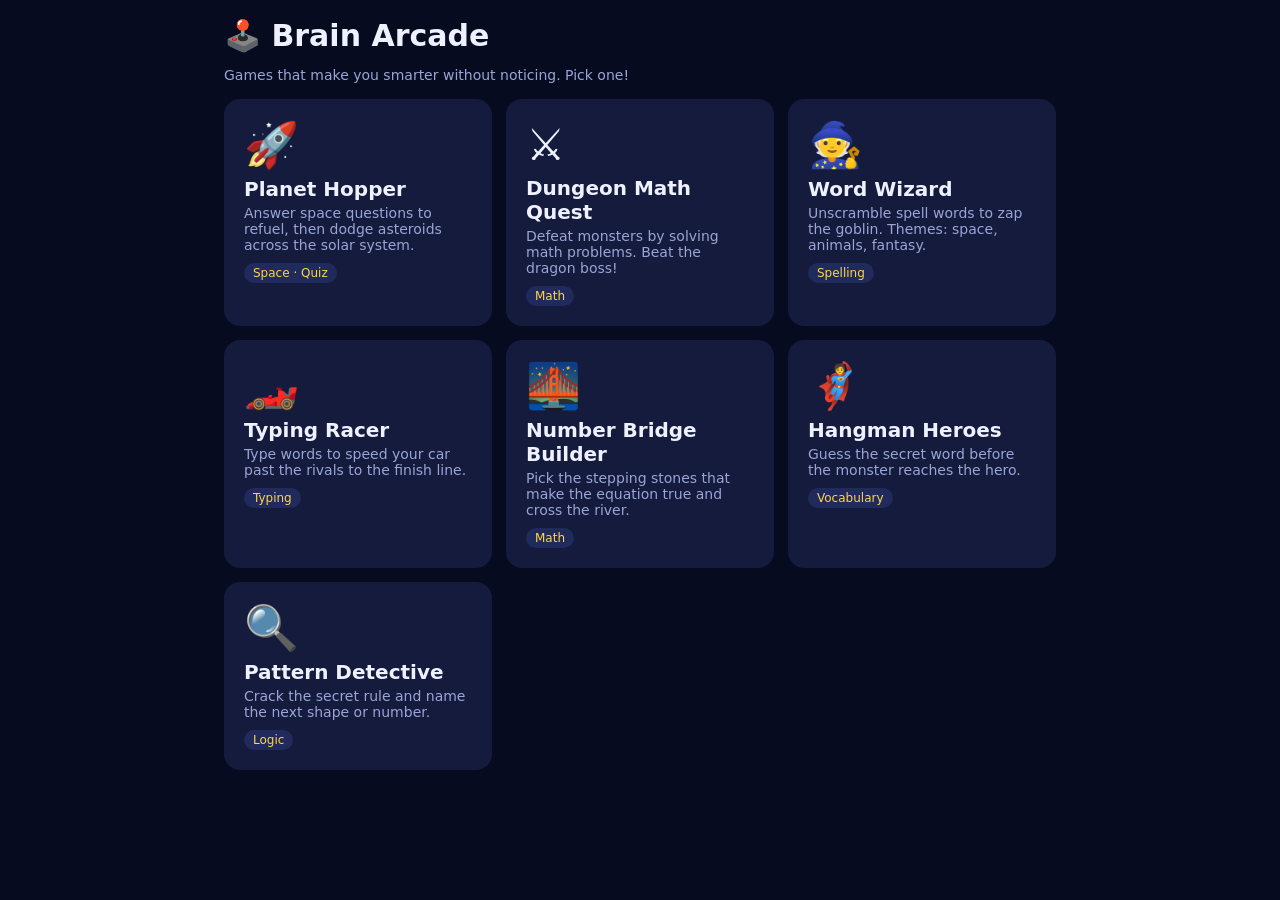
==== commit d347f527: "Add Number Bridge Builder, Hangman Heroes, Pattern Detective Co-Authored-By: Claude Sonnet 5.5 <nore" ====
--- a/index.html
+++ b/index.html
@@ -27,9 +27,9 @@
     <a class="game" href="games/dungeon-math-quest/"><div class="ic">⚔️</div><h2>Dungeon Math Quest</h2><p>Defeat monsters by solving math problems. Beat the dragon boss!</p><span class="tag">Math</span></a>
     <a class="game" href="games/word-wizard/"><div class="ic">🧙</div><h2>Word Wizard</h2><p>Unscramble spell words to zap the goblin. Themes: space, animals, fantasy.</p><span class="tag">Spelling</span></a>
     <a class="game" href="games/typing-racer/"><div class="ic">🏎️</div><h2>Typing Racer</h2><p>Type words to speed your car past the rivals to the finish line.</p><span class="tag">Typing</span></a>
-    <div class="game soon"><div class="ic">🌉</div><h2>Number Bridge Builder</h2><p>Pick the stepping stones that make the equation true.</p><span class="tag">Coming soon</span></div>
-    <div class="game soon"><div class="ic">🪢</div><h2>Hangman Heroes</h2><p>Guess the word before the hero runs out of lives.</p><span class="tag">Coming soon</span></div>
-    <div class="game soon"><div class="ic">🔍</div><h2>Pattern Detective</h2><p>Spot the next shape or number in the sequence.</p><span class="tag">Coming soon</span></div>
+    <a class="game" href="games/number-bridge-builder/"><div class="ic">🌉</div><h2>Number Bridge Builder</h2><p>Pick the stepping stones that make the equation true and cross the river.</p><span class="tag">Math</span></a>
+    <a class="game" href="games/hangman-heroes/"><div class="ic">🦸</div><h2>Hangman Heroes</h2><p>Guess the secret word before the monster reaches the hero.</p><span class="tag">Vocabulary</span></a>
+    <a class="game" href="games/pattern-detective/"><div class="ic">🔍</div><h2>Pattern Detective</h2><p>Crack the secret rule and name the next shape or number.</p><span class="tag">Logic</span></a>
   </div>
 </div>
 </body>
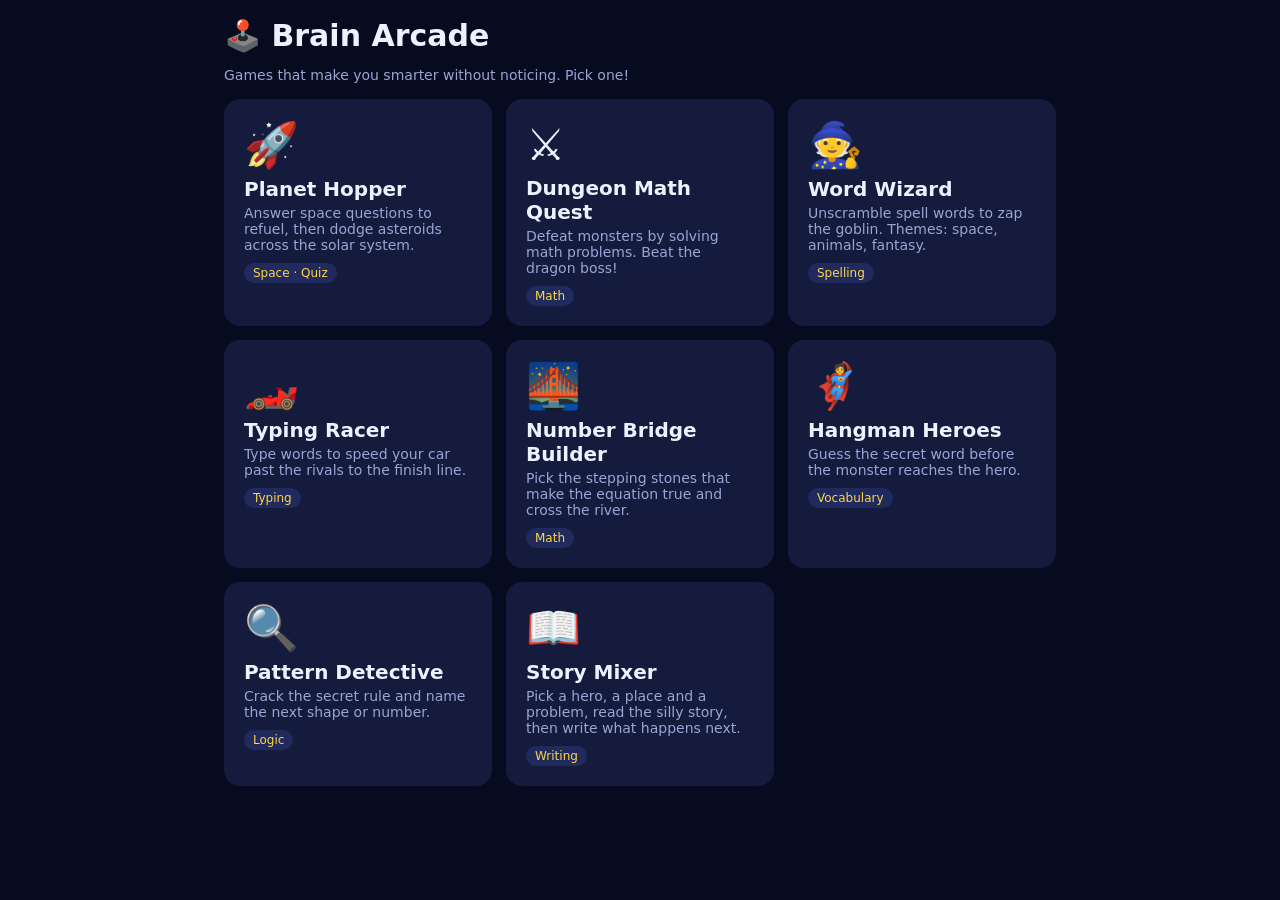
==== commit 86d48bc4: "Add Story Mixer: pick story pieces, read a silly story, write the next parts Co-Authored-By: Claude " ====
--- a/index.html
+++ b/index.html
@@ -30,6 +30,7 @@
     <a class="game" href="games/number-bridge-builder/"><div class="ic">🌉</div><h2>Number Bridge Builder</h2><p>Pick the stepping stones that make the equation true and cross the river.</p><span class="tag">Math</span></a>
     <a class="game" href="games/hangman-heroes/"><div class="ic">🦸</div><h2>Hangman Heroes</h2><p>Guess the secret word before the monster reaches the hero.</p><span class="tag">Vocabulary</span></a>
     <a class="game" href="games/pattern-detective/"><div class="ic">🔍</div><h2>Pattern Detective</h2><p>Crack the secret rule and name the next shape or number.</p><span class="tag">Logic</span></a>
+    <a class="game" href="games/story-mixer/"><div class="ic">📖</div><h2>Story Mixer</h2><p>Pick a hero, a place and a problem, read the silly story, then write what happens next.</p><span class="tag">Writing</span></a>
   </div>
 </div>
 </body>
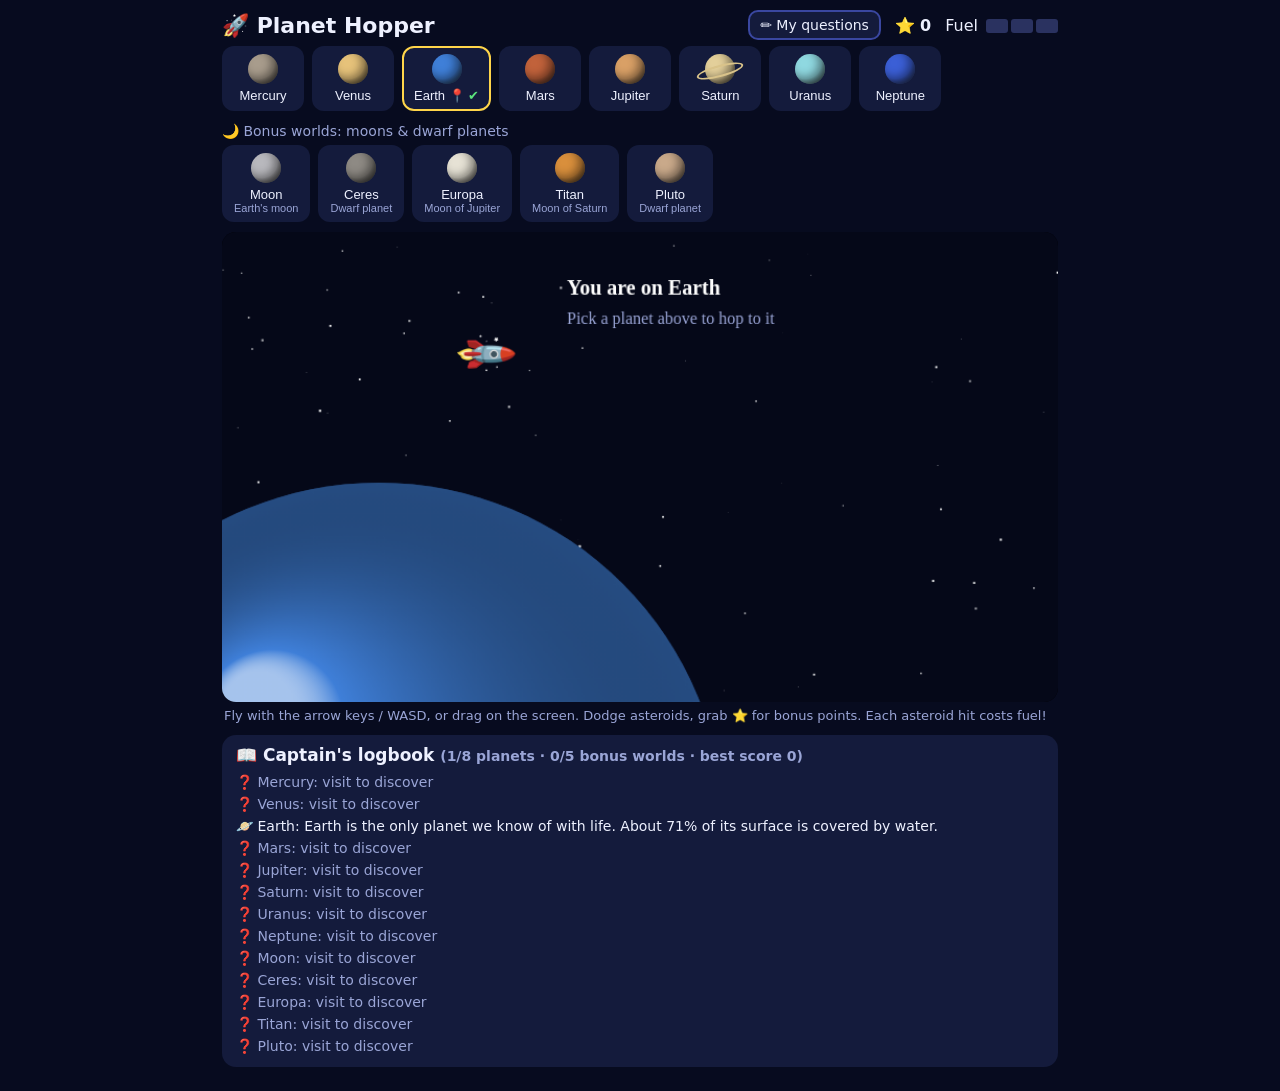
==== commit f967f82c: "Move questions to JSON data files, add 24 questions, add My questions editor Co-Authored-By: Claude " ====
--- a/index.html
+++ b/index.html
@@ -3,35 +3,419 @@
 <head>
 <meta charset="utf-8">
 <meta name="viewport" content="width=device-width, initial-scale=1">
-<title>Brain Arcade</title>
-<link rel="stylesheet" href="shared.css">
+<title>Planet Hopper</title>
 <style>
-  h1 { font-size:30px; margin:6px 0 2px; }
-  .grid { display:grid; grid-template-columns:repeat(auto-fill, minmax(240px, 1fr)); gap:14px; margin-top:16px; }
-  a.game, .game.soon { display:block; background:var(--panel); border-radius:16px; padding:18px; color:var(--ink); text-decoration:none; border:2px solid transparent; }
-  a.game:hover { border-color:var(--accent); transform:translateY(-2px); }
-  .game .ic { font-size:44px; }
-  .game h2 { margin:6px 0 4px; font-size:20px; }
-  .game p { margin:0; color:var(--muted); font-size:14px; }
-  .tag { display:inline-block; margin-top:10px; font-size:12px; padding:3px 9px; border-radius:99px; background:var(--panel2); color:var(--accent); }
-  .soon { opacity:.55; }
-  .soon .tag { color:var(--muted); }
+  :root { --bg:#070b1f; --panel:#141b3c; --ink:#eef1ff; --muted:#9aa5d6; --good:#5be37d; --bad:#ff8a8a; --accent:#ffd54a; }
+  * { box-sizing:border-box; }
+  body { margin:0; background:var(--bg); color:var(--ink); font-family:"Trebuchet MS", system-ui, sans-serif; }
+  .wrap { max-width:860px; margin:0 auto; padding:10px 12px 24px; }
+  header { display:flex; align-items:center; gap:12px; flex-wrap:wrap; }
+  h1 { margin:0; font-size:22px; }
+  .hud { margin-left:auto; display:flex; gap:14px; align-items:center; font-size:16px; }
+  .fuel span { display:inline-block; width:22px; height:14px; margin-left:3px; border-radius:3px; background:#2a3260; vertical-align:middle; }
+  .fuel span.on { background:var(--good); }
+  .row { display:flex; gap:8px; overflow-x:auto; padding:6px 0 10px; }
+  .rowlabel { margin-top:2px; }
+  .sub { color:var(--muted); font-size:11px; }
+  .pbtn { flex:0 0 auto; background:var(--panel); color:var(--ink); border:2px solid transparent; border-radius:12px; padding:6px 10px; cursor:pointer; text-align:center; min-width:82px; font-size:13px; }
+  .pbtn:disabled { cursor:default; opacity:.55; }
+  .pbtn.here { border-color:var(--accent); opacity:1; }
+  .pbtn:not(:disabled):hover { border-color:#5b6bd6; }
+  .orb { width:30px; height:30px; border-radius:50%; margin:0 auto 4px; position:relative; box-shadow: inset -6px -6px 10px rgba(0,0,0,.45); }
+  .orb.ring::after { content:""; position:absolute; left:-9px; right:-9px; top:11px; height:8px; border:2px solid #d9c38a; border-radius:50%; transform:rotate(-15deg); }
+  .stamp { color:var(--good); }
+  #stage { position:relative; }
+  canvas { width:100%; display:block; border-radius:14px; background:#000; touch-action:none; }
+  #overlay { position:absolute; inset:0; display:none; align-items:center; justify-content:center; padding:12px; background:rgba(5,8,25,.82); border-radius:14px; }
+  .box { background:var(--panel); border:2px solid #3a47a0; border-radius:16px; padding:16px 18px; width:100%; max-width:560px; max-height:100%; overflow:auto; }
+  .box h2 { margin:0 0 8px; font-size:19px; }
+  .opt { display:block; width:100%; text-align:left; background:#202a5c; color:var(--ink); border:2px solid transparent; border-radius:10px; padding:10px 12px; margin:7px 0; font-size:16px; cursor:pointer; }
+  .opt:hover:not(:disabled) { border-color:var(--accent); }
+  .opt.right { background:#1f6b3a; }
+  .opt.wrong { background:#7a2a2a; }
+  .go { background:var(--accent); color:#222; border:0; border-radius:10px; padding:10px 18px; font-size:16px; font-weight:bold; cursor:pointer; margin-top:8px; }
+  .muted { color:var(--muted); font-size:14px; }
+  .log { background:var(--panel); border-radius:14px; padding:10px 14px; margin-top:12px; }
+  .log h2 { margin:0 0 6px; font-size:17px; }
+  .log li { list-style:none; padding:3px 0; font-size:14px; color:var(--muted); }
+  .log li.found { color:var(--ink); }
+  .log ul { margin:0; padding:0; }
+  .mini { background:var(--panel); color:var(--ink); border:2px solid #3a47a0; border-radius:10px; padding:5px 10px; font-size:14px; cursor:pointer; font-family:inherit; }
+  .mini:hover { border-color:var(--accent); }
+  .fld { width:100%; margin:4px 0; padding:8px 10px; border-radius:8px; border:2px solid #3a47a0; background:#0b1030; color:var(--ink); font-size:15px; font-family:inherit; }
+  .fld:focus { outline:none; border-color:var(--accent); }
+  .qlist { list-style:none; margin:8px 0 0; padding:0; font-size:14px; }
+  .qlist li { display:flex; gap:8px; align-items:center; padding:4px 0; border-top:1px solid #2a3260; }
+  .qlist li span { flex:1; }
+  .hint { color:var(--muted); font-size:13px; margin:6px 2px 0; }
 </style>
 </head>
 <body>
 <div class="wrap">
-  <h1>🕹️ Brain Arcade</h1>
-  <p class="muted">Games that make you smarter without noticing. Pick one!</p>
-  <div class="grid">
-    <a class="game" href="https://jaikishangurav.github.io/planet-hopper/"><div class="ic">🚀</div><h2>Planet Hopper</h2><p>Answer space questions to refuel, then dodge asteroids across the solar system.</p><span class="tag">Space · Quiz</span></a>
-    <a class="game" href="games/dungeon-math-quest/"><div class="ic">⚔️</div><h2>Dungeon Math Quest</h2><p>Defeat monsters by solving math problems. Beat the dragon boss!</p><span class="tag">Math</span></a>
-    <a class="game" href="games/word-wizard/"><div class="ic">🧙</div><h2>Word Wizard</h2><p>Unscramble spell words to zap the goblin. Themes: space, animals, fantasy.</p><span class="tag">Spelling</span></a>
-    <a class="game" href="games/typing-racer/"><div class="ic">🏎️</div><h2>Typing Racer</h2><p>Type words to speed your car past the rivals to the finish line.</p><span class="tag">Typing</span></a>
-    <a class="game" href="games/number-bridge-builder/"><div class="ic">🌉</div><h2>Number Bridge Builder</h2><p>Pick the stepping stones that make the equation true and cross the river.</p><span class="tag">Math</span></a>
-    <a class="game" href="games/hangman-heroes/"><div class="ic">🦸</div><h2>Hangman Heroes</h2><p>Guess the secret word before the monster reaches the hero.</p><span class="tag">Vocabulary</span></a>
-    <a class="game" href="games/pattern-detective/"><div class="ic">🔍</div><h2>Pattern Detective</h2><p>Crack the secret rule and name the next shape or number.</p><span class="tag">Logic</span></a>
-    <a class="game" href="games/story-mixer/"><div class="ic">📖</div><h2>Story Mixer</h2><p>Pick a hero, a place and a problem, read the silly story, then write what happens next.</p><span class="tag">Writing</span></a>
+  <header>
+    <h1>🚀 Planet Hopper</h1>
+    <div class="hud">
+      <button class="mini" id="myq" title="Write your own questions">✏️ My questions</button>
+      <div>⭐ <b id="score">0</b></div>
+      <div class="fuel">Fuel <span id="f0"></span><span id="f1"></span><span id="f2"></span></div>
+    </div>
+  </header>
+  <div id="map" class="row"></div>
+  <div class="muted rowlabel">🌙 Bonus worlds: moons &amp; dwarf planets</div>
+  <div id="bonus" class="row"></div>
+  <div id="stage">
+    <canvas id="cv" width="800" height="450"></canvas>
+    <div id="overlay"><div class="box" id="box"></div></div>
   </div>
+  <p class="hint">Fly with the arrow keys / WASD, or drag on the screen. Dodge asteroids, grab ⭐ for bonus points. Each asteroid hit costs fuel!</p>
+  <div class="log"><h2>📖 Captain's logbook <span class="muted" id="tour"></span></h2><ul id="log"></ul></div>
 </div>
+
+<script>
+"use strict";
+const W = 800, H = 450;
+
+// Game data lives in data/planets.json and data/questions.json (see README for how to add more).
+// Question format: { q: question, a: [correct answer, ...wrong answers], e: explanation shown after answering }
+let PLANETS = [], GENERAL = [], MAIN_COUNT = 8;      // everything from the first "bonus" planet on is a bonus world
+let BASE = { general:[], destinations:{} };
+const posOf = i => PLANETS[i].pos ?? i;
+
+// ---------- state ----------
+const $ = id => document.getElementById(id);
+const cv = $("cv"), ctx = cv.getContext("2d");
+let here = 2;                 // start on Earth
+let mode = "idle";            // idle | quiz | flight
+let fuel = 0, score = 0;
+let flight = null, rocket = { x:160, y:H/2, tx:160, ty:H/2 };
+let saved = { visited:[2], best:0 };
+try { const s = JSON.parse(localStorage.getItem("ph-save")); if (s && Array.isArray(s.visited)) saved = s; } catch(e) {}
+const persist = () => { try { localStorage.setItem("ph-save", JSON.stringify(saved)); } catch(e) {} };
+let asked = new Set();
+const keys = {};
+
+const esc = s => String(s).replace(/[&<>"']/g, c => ({ "&":"&amp;", "<":"&lt;", ">":"&gt;", '"':"&quot;", "'":"&#39;" }[c]));
+const shuffle = a => { a = a.slice(); for (let i=a.length-1;i>0;i--) { const j=Math.floor(Math.random()*(i+1)); [a[i],a[j]]=[a[j],a[i]]; } return a; };
+
+// ---------- DOM ----------
+function renderHud() {
+  $("score").textContent = score;
+  for (let i=0;i<3;i++) $("f"+i).className = i < fuel ? "on" : "";
+}
+function renderMap() {
+  $("map").innerHTML = ""; $("bonus").innerHTML = "";
+  PLANETS.forEach((p,i) => {
+    const b = document.createElement("button");
+    b.className = "pbtn" + (i===here ? " here" : "");
+    b.disabled = mode !== "idle" || i === here;
+    const visited = saved.visited.includes(i);
+    b.innerHTML = `<div class="orb${p.ring?" ring":""}" style="background:radial-gradient(circle at 35% 30%, ${p.color}, ${p.color} 55%, #222)"></div>${p.id}${i===here?" 📍":""}${visited?' <span class="stamp">✔</span>':""}${p.sub?`<div class="sub">${p.sub}</div>`:""}`;
+    b.onclick = () => beginTrip(i);
+    $(i < MAIN_COUNT ? "map" : "bonus").appendChild(b);
+  });
+}
+const countVisited = (from, to) => saved.visited.filter(i => i >= from && i < to).length;
+function renderLog() {
+  $("log").innerHTML = "";
+  PLANETS.forEach((p,i) => {
+    const li = document.createElement("li");
+    const v = saved.visited.includes(i);
+    li.className = v ? "found" : "";
+    li.textContent = v ? `${i < MAIN_COUNT ? "🪐" : "🌙"} ${p.id}: ${p.fact}` : `❓ ${p.id}: visit to discover`;
+    $("log").appendChild(li);
+  });
+  $("tour").textContent = `(${countVisited(0, MAIN_COUNT)}/${MAIN_COUNT} planets · ${countVisited(MAIN_COUNT, PLANETS.length)}/${PLANETS.length - MAIN_COUNT} bonus worlds · best score ${saved.best})`;
+}
+function showBox(html) { $("box").innerHTML = html; $("overlay").style.display = "flex"; }
+function hideBox() { $("overlay").style.display = "none"; }
+
+// ---------- quiz ----------
+function pickQuestions(destIdx, n) {
+  const fresh = list => list.filter(q => !asked.has(q.q));
+  let pool = shuffle(fresh(PLANETS[destIdx].qs)).slice(0, 2);
+  pool = pool.concat(shuffle(fresh(GENERAL)));
+  if (pool.length < n) { asked.clear(); pool = shuffle(PLANETS[destIdx].qs.concat(GENERAL)); }
+  return pool.slice(0, n);
+}
+function askOne(q, title, done) {
+  asked.add(q.q);
+  const opts = shuffle(q.a.map((t,i) => ({t, ok:i===0})));
+  showBox(`<h2>${title}</h2><p style="font-size:17px;margin:4px 0 8px">${esc(q.q)}</p><div id="opts"></div><div id="fb"></div>`);
+  const holder = $("opts");
+  opts.forEach(o => {
+    const b = document.createElement("button");
+    b.className = "opt"; b.textContent = o.t;
+    b.onclick = () => {
+      holder.querySelectorAll(".opt").forEach((x,i) => { x.disabled = true; if (opts[i].ok) x.classList.add("right"); });
+      if (!o.ok) b.classList.add("wrong");
+      $("fb").innerHTML = `<p class="muted">${o.ok ? "✅ Correct! " : "❌ Not quite. "}${esc(q.e || "")}</p><button class="go" id="nx">Next ▶</button>`;
+      $("nx").onclick = () => done(o.ok);
+    };
+    holder.appendChild(b);
+  });
+}
+function askSeries(qs, title, perCorrect, finish) {
+  let i = 0, right = 0;
+  const step = () => {
+    if (i >= qs.length) return finish(right);
+    askOne(qs[i], `${title} (${i+1}/${qs.length})`, ok => { if (ok) { right++; perCorrect(); } i++; step(); });
+  };
+  step();
+}
+
+// ---------- trip flow ----------
+function beginTrip(dest) {
+  mode = "quiz"; renderMap();
+  fuel = 0; renderHud();
+  const p = PLANETS[dest];
+  showBox(`<h2>⛽ Refuel for ${p.id}</h2><p>Answer 3 questions. Each correct answer fills a tank of fuel. Asteroids burn fuel when they hit you, so fill up!</p><button class="go" id="st">Start refuelling</button>`);
+  $("st").onclick = () => askSeries(pickQuestions(dest, 3), "Refuel", () => { fuel = Math.min(3, fuel+1); score += 50; renderHud(); }, () => {
+    let msg = "";
+    if (fuel === 0) { fuel = 1; msg = "<p class='muted'>Mission control sends you a tiny emergency tank. Good luck!</p>"; renderHud(); }
+    showBox(`<h2>🚀 Ready for launch!</h2><p>Fuel: ${"🟩".repeat(fuel)}</p>${msg}<button class="go" id="lf">Blast off to ${p.id}!</button>`);
+    $("lf").onclick = () => startFlight(dest);
+  });
+}
+function startFlight(dest) {
+  hideBox();
+  const steps = Math.max(1, Math.round(Math.abs(posOf(dest) - posOf(here))));
+  flight = { dest, steps, t:0, dur:Math.min(34, 12 + 4*steps), objs:[], spawn:0.5, starT:1, hitCd:0, paused:false };
+  rocket.x = rocket.tx = 130; rocket.y = rocket.ty = H/2;
+  mode = "flight";
+}
+function rescue() {
+  flight.paused = true;
+  const qs = shuffle(GENERAL.concat(PLANETS.flatMap(p => p.qs)).filter(q => !asked.has(q.q)));
+  const q = (qs.length ? qs : shuffle(GENERAL))[0];
+  askOne(q, "⚠️ Out of fuel! Answer to restart the engine", ok => {
+    if (ok) { fuel = 1; score += 50; renderHud(); flight.hitCd = 1.5; flight.objs = flight.objs.filter(o => o.x > rocket.x + 250); hideBox(); flight.paused = false; }
+    else rescue();
+  });
+}
+function land() {
+  const dest = flight.dest; const p = PLANETS[dest];
+  mode = "idle"; here = dest; flight = null;
+  const firstTime = !saved.visited.includes(dest);
+  const mainBefore = countVisited(0, MAIN_COUNT), bonusBefore = countVisited(MAIN_COUNT, PLANETS.length);
+  if (firstTime) saved.visited.push(dest);
+  score += 100;
+  if (score > saved.best) saved.best = score;
+  persist(); renderHud(); renderMap(); renderLog();
+  const grand = mainBefore < MAIN_COUNT && countVisited(0, MAIN_COUNT) === MAIN_COUNT;
+  const deep = bonusBefore < PLANETS.length - MAIN_COUNT && countVisited(MAIN_COUNT, PLANETS.length) === PLANETS.length - MAIN_COUNT;
+  const won = grand || deep;
+  showBox(`<h2>🎉 Landed on ${p.id}!</h2><p>${p.fact}</p><p class="muted">+100 points ${firstTime ? "· added to your logbook!" : ""}</p>
+    ${grand ? `<h2>🏆 Grand Tour complete!</h2><p>You visited all 8 planets. Now try the bonus worlds!</p>` : ""}
+    ${deep ? `<h2>🌟 Deep Space Tour complete!</h2><p>You visited every moon and dwarf planet. Final score ${score}.</p>` : ""}
+    <button class="go" id="ok">${won ? "Keep exploring" : "Pick the next destination"}</button>`);
+  $("ok").onclick = hideBox;
+}
+
+// ---------- input ----------
+addEventListener("keydown", e => { keys[e.key.toLowerCase()] = true; if (mode==="flight" && e.key.startsWith("Arrow")) e.preventDefault(); });
+addEventListener("keyup", e => { keys[e.key.toLowerCase()] = false; });
+function pointerTo(e) {
+  if (mode !== "flight") return;
+  const r = cv.getBoundingClientRect();
+  rocket.tx = Math.max(30, Math.min(W*0.6, (e.clientX - r.left) / r.width * W));
+  rocket.ty = Math.max(30, Math.min(H-30, (e.clientY - r.top) / r.height * H));
+}
+cv.addEventListener("pointermove", pointerTo);
+cv.addEventListener("pointerdown", pointerTo);
+
+// ---------- update ----------
+const bgStars = Array.from({length:90}, () => ({ x:Math.random()*W, y:Math.random()*H, z:Math.random()*2+0.3 }));
+function update(dt) {
+  const speedBoost = mode === "flight" ? 1 : 0.15;
+  bgStars.forEach(s => { s.x -= s.z * 120 * speedBoost * dt; if (s.x < 0) { s.x += W; s.y = Math.random()*H; } });
+  if (mode !== "flight" || flight.paused) return;
+
+  // movement
+  const sp = 340;
+  if (keys["arrowleft"]||keys["a"]) rocket.tx -= sp*dt;
+  if (keys["arrowright"]||keys["d"]) rocket.tx += sp*dt;
+  if (keys["arrowup"]||keys["w"]) rocket.ty -= sp*dt;
+  if (keys["arrowdown"]||keys["s"]) rocket.ty += sp*dt;
+  rocket.tx = Math.max(30, Math.min(W*0.6, rocket.tx));
+  rocket.ty = Math.max(30, Math.min(H-30, rocket.ty));
+  const k = 1 - Math.pow(0.0005, dt);
+  rocket.x += (rocket.tx - rocket.x) * k;
+  rocket.y += (rocket.ty - rocket.y) * k;
+
+  flight.t += dt;
+  flight.hitCd = Math.max(0, flight.hitCd - dt);
+  const diff = flight.steps;
+  flight.spawn -= dt;
+  if (flight.spawn <= 0) {
+    flight.spawn = Math.max(0.4, 0.95 - diff*0.05) * (0.7 + Math.random()*0.6);
+    const r = 14 + Math.random()*20;
+    flight.objs.push({ kind:"rock", x:W+r, y:30+Math.random()*(H-60), r, vx:-(200 + diff*18 + Math.random()*90), rot:Math.random()*6 });
+  }
+  flight.starT -= dt;
+  if (flight.starT <= 0) {
+    flight.starT = 1.4 + Math.random();
+    flight.objs.push({ kind:"star", x:W+20, y:40+Math.random()*(H-80), r:14, vx:-220, rot:0 });
+  }
+  for (const o of flight.objs) {
+    o.x += o.vx*dt; o.rot += dt;
+    if (o.dead) continue;
+    const d = Math.hypot(o.x - rocket.x, o.y - rocket.y);
+    if (o.kind === "star" && d < o.r + 18) { o.dead = true; score += 10; renderHud(); }
+    if (o.kind === "rock" && d < o.r + 12 && flight.hitCd === 0) {
+      o.dead = true; flight.hitCd = 1.2; fuel--; renderHud();
+      cv.style.transform = "translateX(4px)"; setTimeout(() => cv.style.transform = "", 80);
+      if (fuel <= 0) { fuel = 0; renderHud(); rescue(); return; }
+    }
+  }
+  flight.objs = flight.objs.filter(o => !o.dead && o.x > -60);
+  if (flight.t >= flight.dur) land();
+}
+
+// ---------- draw ----------
+function drawPlanet(p, cx, cy, r) {
+  const g = ctx.createRadialGradient(cx - r*0.35, cy - r*0.35, r*0.1, cx, cy, r);
+  g.addColorStop(0, "#fff8"); g.addColorStop(0.12, p.color); g.addColorStop(1, "#0006");
+  if (p.ring) { ctx.strokeStyle = "#d9c38a"; ctx.lineWidth = r*0.12; ctx.beginPath(); ctx.ellipse(cx, cy, r*1.7, r*0.4, -0.25, Math.PI, Math.PI*2); ctx.stroke(); }
+  ctx.fillStyle = p.color; ctx.beginPath(); ctx.arc(cx, cy, r, 0, Math.PI*2); ctx.fill();
+  ctx.fillStyle = g; ctx.beginPath(); ctx.arc(cx, cy, r, 0, Math.PI*2); ctx.fill();
+  if (p.ring) { ctx.strokeStyle = "#d9c38a"; ctx.lineWidth = r*0.12; ctx.beginPath(); ctx.ellipse(cx, cy, r*1.7, r*0.4, -0.25, 0, Math.PI); ctx.stroke(); }
+}
+function drawRocket(x, y, blink, flame) {
+  if (blink && Math.floor(performance.now()/90) % 2) return;
+  ctx.save(); ctx.translate(x, y);
+  if (flame) { ctx.fillStyle = "#ffb347"; ctx.beginPath(); ctx.moveTo(-14, 0); ctx.lineTo(-34 - Math.random()*10, -5); ctx.lineTo(-34 - Math.random()*10, 5); ctx.fill(); }
+  ctx.rotate(Math.PI/4); ctx.font = "38px serif"; ctx.textAlign = "center"; ctx.textBaseline = "middle"; ctx.fillText("🚀", 0, 0);
+  ctx.restore();
+}
+function draw() {
+  ctx.fillStyle = "#050818"; ctx.fillRect(0, 0, W, H);
+  ctx.fillStyle = "#fff";
+  bgStars.forEach(s => { ctx.globalAlpha = 0.35 + s.z/3; ctx.fillRect(s.x, s.y, s.z, s.z); });
+  ctx.globalAlpha = 1;
+
+  if (mode !== "flight") {
+    drawPlanet(PLANETS[here], 150, H + 120, 330);
+    const bob = Math.sin(performance.now()/500) * 4;
+    drawRocket(250, 120 + bob, false, false);
+    ctx.fillStyle = "#fff"; ctx.font = "bold 20px Trebuchet MS"; ctx.textAlign = "left";
+    ctx.fillText(`You are on ${PLANETS[here].id}`, 330, 60);
+    ctx.fillStyle = "#9aa5d6"; ctx.font = "16px Trebuchet MS";
+    ctx.fillText("Pick a planet above to hop to it", 330, 88);
+    return;
+  }
+  const f = flight, prog = Math.min(1, f.t / f.dur);
+  // destination grows ahead
+  const dp = PLANETS[f.dest];
+  drawPlanet(dp, W + 100 - 330*prog*prog, H/2, 24 + 210*prog*prog);
+  // progress bar
+  ctx.fillStyle = "#ffffff22"; ctx.fillRect(20, 14, W-40, 8);
+  ctx.fillStyle = "#ffd54a"; ctx.fillRect(20, 14, (W-40)*prog, 8);
+  ctx.font = "14px Trebuchet MS"; ctx.fillStyle = "#fff"; ctx.textAlign = "left";
+  ctx.fillText(`${PLANETS[here].id} → ${dp.id}`, 20, 40);
+  // objects
+  for (const o of f.objs) {
+    if (o.kind === "star") { ctx.font = "28px serif"; ctx.textAlign = "center"; ctx.textBaseline = "middle"; ctx.fillText("⭐", o.x, o.y); }
+    else {
+      ctx.save(); ctx.translate(o.x, o.y); ctx.rotate(o.rot);
+      ctx.fillStyle = "#8b8579"; ctx.beginPath();
+      for (let i=0;i<9;i++) { const a = i/9*Math.PI*2, rr = o.r*(0.82 + 0.18*Math.sin(i*2.7+o.r)); ctx[i?"lineTo":"moveTo"](Math.cos(a)*rr, Math.sin(a)*rr); }
+      ctx.closePath(); ctx.fill();
+      ctx.fillStyle = "#6c675d"; ctx.beginPath(); ctx.arc(-o.r*0.25, -o.r*0.2, o.r*0.25, 0, 7); ctx.fill();
+      ctx.beginPath(); ctx.arc(o.r*0.3, o.r*0.25, o.r*0.15, 0, 7); ctx.fill();
+      ctx.restore();
+    }
+  }
+  drawRocket(rocket.x, rocket.y, f.hitCd > 0, true);
+}
+
+let last = performance.now();
+function frame(now) {
+  const dt = Math.min(0.05, (now - last)/1000); last = now;
+  update(dt); draw();
+  requestAnimationFrame(frame);
+}
+
+// ---------- data loading + custom questions ----------
+const CUSTOM_KEY = "ph-custom";
+function loadCustom() {
+  try { const s = JSON.parse(localStorage.getItem(CUSTOM_KEY)); if (Array.isArray(s)) return s; } catch(e) {}
+  return [];
+}
+function saveCustom(list) { try { localStorage.setItem(CUSTOM_KEY, JSON.stringify(list)); return true; } catch(e) { return false; } }
+function rebuildPools() {
+  const cust = loadCustom();
+  GENERAL = BASE.general.concat(cust.filter(c => !c.dest));
+  PLANETS.forEach(p => { p.qs = (BASE.destinations[p.id] || []).concat(cust.filter(c => c.dest === p.id)); });
+}
+function checkQuestion(q) {
+  if (!q || typeof q.q !== "string" || !q.q.trim()) return "missing question text";
+  if (!Array.isArray(q.a) || q.a.length < 2) return "needs at least 2 answers";
+  if (new Set(q.a.map(x => String(x).trim().toLowerCase())).size !== q.a.length) return "duplicate answers";
+  return null;
+}
+async function loadData() {
+  const get = async url => { const r = await fetch(url); if (!r.ok) throw new Error(url + " (" + r.status + ")"); return r.json(); };
+  const [planets, questions] = await Promise.all([get("data/planets.json"), get("data/questions.json")]);
+  PLANETS = planets; BASE = questions;
+  const bonus = PLANETS.findIndex(p => p.bonus);
+  MAIN_COUNT = bonus < 0 ? PLANETS.length : bonus;
+  const all = BASE.general.map(q => ["general", q]);
+  Object.entries(BASE.destinations).forEach(([id, qs]) => qs.forEach(q => all.push([id, q])));
+  all.forEach(([where, q]) => { const bad = checkQuestion(q); if (bad) console.warn("Bad question in " + where + ": " + bad, q); });
+  Object.keys(BASE.destinations).forEach(id => { if (!PLANETS.some(p => p.id === id)) console.warn("questions.json has questions for unknown destination: " + id); });
+}
+
+function showEditor(msg) {
+  if (mode !== "idle") return;
+  const custom = loadCustom();
+  showBox(`<h2>✏️ My questions</h2>
+    <p class="muted">Write your own question! It will pop up while refuelling, mixed in with the others.</p>
+    <input class="fld" id="eq" maxlength="200" placeholder="Your question">
+    <input class="fld" id="ea" maxlength="80" placeholder="✅ The right answer">
+    <input class="fld" id="ew1" maxlength="80" placeholder="❌ A wrong answer">
+    <input class="fld" id="ew2" maxlength="80" placeholder="❌ Another wrong answer (optional)">
+    <input class="fld" id="ew3" maxlength="80" placeholder="❌ One more wrong answer (optional)">
+    <input class="fld" id="ee" maxlength="200" placeholder="Fun fact to show after answering (optional)">
+    <select class="fld" id="ed"><option value="">Ask it on any trip</option>${PLANETS.map(p => `<option value="${esc(p.id)}">Only when going to ${esc(p.id)}</option>`).join("")}</select>
+    <div id="emsg" class="muted" style="min-height:22px">${msg || ""}</div>
+    <button class="go" id="eadd">Add question</button> <button class="go" id="eclose" style="background:#2a3470;color:#fff">Close</button>
+    ${custom.length ? `<h2 style="margin-top:16px">My ${custom.length} question${custom.length > 1 ? "s" : ""}</h2>
+      <ul class="qlist">${custom.map((c, i) => `<li><span>${esc(c.q)} <i class="muted">→ ${esc(c.a[0])}</i></span><button class="mini" data-del="${i}">🗑️</button></li>`).join("")}</ul>
+      <button class="mini" id="eexp" style="margin-top:8px">⬇️ Download as JSON</button>` : ""}`);
+  $("eclose").onclick = hideBox;
+  $("eadd").onclick = () => {
+    const v = id => $(id).value.trim();
+    const q = { q: v("eq"), a: [v("ea"), v("ew1"), v("ew2"), v("ew3")].filter(Boolean), e: v("ee") };
+    if ($("ed").value) q.dest = $("ed").value;
+    const bad = checkQuestion(q);
+    if (!v("ea")) return showEditor("Add the right answer first.");
+    if (bad) return showEditor("Hmm: " + (bad === "needs at least 2 answers" ? "add at least one wrong answer too." : bad === "duplicate answers" ? "every answer should be different." : "write the question first.") );
+    const list = loadCustom(); list.push(q);
+    showEditor(saveCustom(list) ? "✅ Added! It will show up on your next trip." : "Couldn't save in this browser.");
+    rebuildPools();
+  };
+  document.querySelectorAll("[data-del]").forEach(b => b.onclick = () => { const list = loadCustom(); list.splice(+b.dataset.del, 1); saveCustom(list); rebuildPools(); showEditor("Deleted."); });
+  if ($("eexp")) $("eexp").onclick = () => {
+    const out = { general:[], destinations:{} };
+    loadCustom().forEach(c => { const item = { q:c.q, a:c.a, e:c.e || "" }; if (c.dest) (out.destinations[c.dest] = out.destinations[c.dest] || []).push(item); else out.general.push(item); });
+    const a = document.createElement("a");
+    a.href = URL.createObjectURL(new Blob([JSON.stringify(out, null, 2)], { type:"application/json" }));
+    a.download = "my-questions.json"; a.click(); URL.revokeObjectURL(a.href);
+  };
+}
+$("myq").onclick = () => showEditor();
+
+loadData().then(() => {
+  rebuildPools(); renderHud(); renderMap(); renderLog();
+  requestAnimationFrame(frame);
+}).catch(err => {
+  console.error(err);
+  showBox(`<h2>😕 Couldn't load the game data</h2>
+    <p>${esc(err.message)}</p>
+    <p class="muted">If you opened <code>index.html</code> by double-clicking it, browsers block loading the data files. Start a small local server instead:</p>
+    <pre style="background:#0b1030;padding:8px;border-radius:8px">python3 -m http.server 8792</pre>
+    <p class="muted">Then open http://localhost:8792, or play the online version.</p>`);
+});
+</script>
 </body>
 </html>
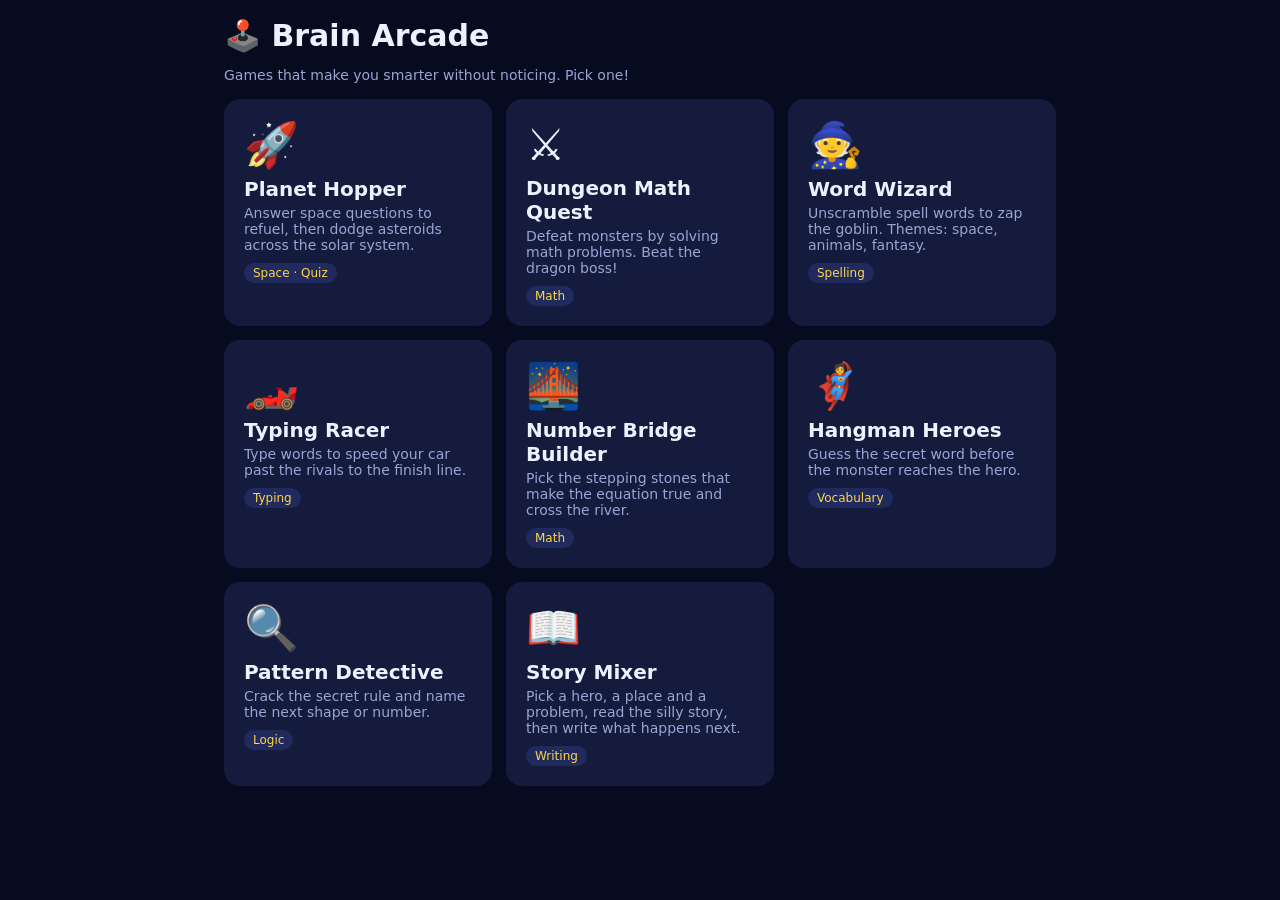
==== commit 1e5c618e: "Planet Hopper now lives in the arcade: back link, paths, hub card and docs Co-Authored-By: Claude So" ====
--- a/index.html
+++ b/index.html
@@ -3,419 +3,35 @@
 <head>
 <meta charset="utf-8">
 <meta name="viewport" content="width=device-width, initial-scale=1">
-<title>Planet Hopper</title>
+<title>Brain Arcade</title>
+<link rel="stylesheet" href="shared.css">
 <style>
-  :root { --bg:#070b1f; --panel:#141b3c; --ink:#eef1ff; --muted:#9aa5d6; --good:#5be37d; --bad:#ff8a8a; --accent:#ffd54a; }
-  * { box-sizing:border-box; }
-  body { margin:0; background:var(--bg); color:var(--ink); font-family:"Trebuchet MS", system-ui, sans-serif; }
-  .wrap { max-width:860px; margin:0 auto; padding:10px 12px 24px; }
-  header { display:flex; align-items:center; gap:12px; flex-wrap:wrap; }
-  h1 { margin:0; font-size:22px; }
-  .hud { margin-left:auto; display:flex; gap:14px; align-items:center; font-size:16px; }
-  .fuel span { display:inline-block; width:22px; height:14px; margin-left:3px; border-radius:3px; background:#2a3260; vertical-align:middle; }
-  .fuel span.on { background:var(--good); }
-  .row { display:flex; gap:8px; overflow-x:auto; padding:6px 0 10px; }
-  .rowlabel { margin-top:2px; }
-  .sub { color:var(--muted); font-size:11px; }
-  .pbtn { flex:0 0 auto; background:var(--panel); color:var(--ink); border:2px solid transparent; border-radius:12px; padding:6px 10px; cursor:pointer; text-align:center; min-width:82px; font-size:13px; }
-  .pbtn:disabled { cursor:default; opacity:.55; }
-  .pbtn.here { border-color:var(--accent); opacity:1; }
-  .pbtn:not(:disabled):hover { border-color:#5b6bd6; }
-  .orb { width:30px; height:30px; border-radius:50%; margin:0 auto 4px; position:relative; box-shadow: inset -6px -6px 10px rgba(0,0,0,.45); }
-  .orb.ring::after { content:""; position:absolute; left:-9px; right:-9px; top:11px; height:8px; border:2px solid #d9c38a; border-radius:50%; transform:rotate(-15deg); }
-  .stamp { color:var(--good); }
-  #stage { position:relative; }
-  canvas { width:100%; display:block; border-radius:14px; background:#000; touch-action:none; }
-  #overlay { position:absolute; inset:0; display:none; align-items:center; justify-content:center; padding:12px; background:rgba(5,8,25,.82); border-radius:14px; }
-  .box { background:var(--panel); border:2px solid #3a47a0; border-radius:16px; padding:16px 18px; width:100%; max-width:560px; max-height:100%; overflow:auto; }
-  .box h2 { margin:0 0 8px; font-size:19px; }
-  .opt { display:block; width:100%; text-align:left; background:#202a5c; color:var(--ink); border:2px solid transparent; border-radius:10px; padding:10px 12px; margin:7px 0; font-size:16px; cursor:pointer; }
-  .opt:hover:not(:disabled) { border-color:var(--accent); }
-  .opt.right { background:#1f6b3a; }
-  .opt.wrong { background:#7a2a2a; }
-  .go { background:var(--accent); color:#222; border:0; border-radius:10px; padding:10px 18px; font-size:16px; font-weight:bold; cursor:pointer; margin-top:8px; }
-  .muted { color:var(--muted); font-size:14px; }
-  .log { background:var(--panel); border-radius:14px; padding:10px 14px; margin-top:12px; }
-  .log h2 { margin:0 0 6px; font-size:17px; }
-  .log li { list-style:none; padding:3px 0; font-size:14px; color:var(--muted); }
-  .log li.found { color:var(--ink); }
-  .log ul { margin:0; padding:0; }
-  .mini { background:var(--panel); color:var(--ink); border:2px solid #3a47a0; border-radius:10px; padding:5px 10px; font-size:14px; cursor:pointer; font-family:inherit; }
-  .mini:hover { border-color:var(--accent); }
-  .fld { width:100%; margin:4px 0; padding:8px 10px; border-radius:8px; border:2px solid #3a47a0; background:#0b1030; color:var(--ink); font-size:15px; font-family:inherit; }
-  .fld:focus { outline:none; border-color:var(--accent); }
-  .qlist { list-style:none; margin:8px 0 0; padding:0; font-size:14px; }
-  .qlist li { display:flex; gap:8px; align-items:center; padding:4px 0; border-top:1px solid #2a3260; }
-  .qlist li span { flex:1; }
-  .hint { color:var(--muted); font-size:13px; margin:6px 2px 0; }
+  h1 { font-size:30px; margin:6px 0 2px; }
+  .grid { display:grid; grid-template-columns:repeat(auto-fill, minmax(240px, 1fr)); gap:14px; margin-top:16px; }
+  a.game, .game.soon { display:block; background:var(--panel); border-radius:16px; padding:18px; color:var(--ink); text-decoration:none; border:2px solid transparent; }
+  a.game:hover { border-color:var(--accent); transform:translateY(-2px); }
+  .game .ic { font-size:44px; }
+  .game h2 { margin:6px 0 4px; font-size:20px; }
+  .game p { margin:0; color:var(--muted); font-size:14px; }
+  .tag { display:inline-block; margin-top:10px; font-size:12px; padding:3px 9px; border-radius:99px; background:var(--panel2); color:var(--accent); }
+  .soon { opacity:.55; }
+  .soon .tag { color:var(--muted); }
 </style>
 </head>
 <body>
 <div class="wrap">
-  <header>
-    <h1>🚀 Planet Hopper</h1>
-    <div class="hud">
-      <button class="mini" id="myq" title="Write your own questions">✏️ My questions</button>
-      <div>⭐ <b id="score">0</b></div>
-      <div class="fuel">Fuel <span id="f0"></span><span id="f1"></span><span id="f2"></span></div>
-    </div>
-  </header>
-  <div id="map" class="row"></div>
-  <div class="muted rowlabel">🌙 Bonus worlds: moons &amp; dwarf planets</div>
-  <div id="bonus" class="row"></div>
-  <div id="stage">
-    <canvas id="cv" width="800" height="450"></canvas>
-    <div id="overlay"><div class="box" id="box"></div></div>
+  <h1>🕹️ Brain Arcade</h1>
+  <p class="muted">Games that make you smarter without noticing. Pick one!</p>
+  <div class="grid">
+    <a class="game" href="games/planet-hopper/"><div class="ic">🚀</div><h2>Planet Hopper</h2><p>Answer space questions to refuel, then dodge asteroids across the solar system.</p><span class="tag">Space · Quiz</span></a>
+    <a class="game" href="games/dungeon-math-quest/"><div class="ic">⚔️</div><h2>Dungeon Math Quest</h2><p>Defeat monsters by solving math problems. Beat the dragon boss!</p><span class="tag">Math</span></a>
+    <a class="game" href="games/word-wizard/"><div class="ic">🧙</div><h2>Word Wizard</h2><p>Unscramble spell words to zap the goblin. Themes: space, animals, fantasy.</p><span class="tag">Spelling</span></a>
+    <a class="game" href="games/typing-racer/"><div class="ic">🏎️</div><h2>Typing Racer</h2><p>Type words to speed your car past the rivals to the finish line.</p><span class="tag">Typing</span></a>
+    <a class="game" href="games/number-bridge-builder/"><div class="ic">🌉</div><h2>Number Bridge Builder</h2><p>Pick the stepping stones that make the equation true and cross the river.</p><span class="tag">Math</span></a>
+    <a class="game" href="games/hangman-heroes/"><div class="ic">🦸</div><h2>Hangman Heroes</h2><p>Guess the secret word before the monster reaches the hero.</p><span class="tag">Vocabulary</span></a>
+    <a class="game" href="games/pattern-detective/"><div class="ic">🔍</div><h2>Pattern Detective</h2><p>Crack the secret rule and name the next shape or number.</p><span class="tag">Logic</span></a>
+    <a class="game" href="games/story-mixer/"><div class="ic">📖</div><h2>Story Mixer</h2><p>Pick a hero, a place and a problem, read the silly story, then write what happens next.</p><span class="tag">Writing</span></a>
   </div>
-  <p class="hint">Fly with the arrow keys / WASD, or drag on the screen. Dodge asteroids, grab ⭐ for bonus points. Each asteroid hit costs fuel!</p>
-  <div class="log"><h2>📖 Captain's logbook <span class="muted" id="tour"></span></h2><ul id="log"></ul></div>
 </div>
-
-<script>
-"use strict";
-const W = 800, H = 450;
-
-// Game data lives in data/planets.json and data/questions.json (see README for how to add more).
-// Question format: { q: question, a: [correct answer, ...wrong answers], e: explanation shown after answering }
-let PLANETS = [], GENERAL = [], MAIN_COUNT = 8;      // everything from the first "bonus" planet on is a bonus world
-let BASE = { general:[], destinations:{} };
-const posOf = i => PLANETS[i].pos ?? i;
-
-// ---------- state ----------
-const $ = id => document.getElementById(id);
-const cv = $("cv"), ctx = cv.getContext("2d");
-let here = 2;                 // start on Earth
-let mode = "idle";            // idle | quiz | flight
-let fuel = 0, score = 0;
-let flight = null, rocket = { x:160, y:H/2, tx:160, ty:H/2 };
-let saved = { visited:[2], best:0 };
-try { const s = JSON.parse(localStorage.getItem("ph-save")); if (s && Array.isArray(s.visited)) saved = s; } catch(e) {}
-const persist = () => { try { localStorage.setItem("ph-save", JSON.stringify(saved)); } catch(e) {} };
-let asked = new Set();
-const keys = {};
-
-const esc = s => String(s).replace(/[&<>"']/g, c => ({ "&":"&amp;", "<":"&lt;", ">":"&gt;", '"':"&quot;", "'":"&#39;" }[c]));
-const shuffle = a => { a = a.slice(); for (let i=a.length-1;i>0;i--) { const j=Math.floor(Math.random()*(i+1)); [a[i],a[j]]=[a[j],a[i]]; } return a; };
-
-// ---------- DOM ----------
-function renderHud() {
-  $("score").textContent = score;
-  for (let i=0;i<3;i++) $("f"+i).className = i < fuel ? "on" : "";
-}
-function renderMap() {
-  $("map").innerHTML = ""; $("bonus").innerHTML = "";
-  PLANETS.forEach((p,i) => {
-    const b = document.createElement("button");
-    b.className = "pbtn" + (i===here ? " here" : "");
-    b.disabled = mode !== "idle" || i === here;
-    const visited = saved.visited.includes(i);
-    b.innerHTML = `<div class="orb${p.ring?" ring":""}" style="background:radial-gradient(circle at 35% 30%, ${p.color}, ${p.color} 55%, #222)"></div>${p.id}${i===here?" 📍":""}${visited?' <span class="stamp">✔</span>':""}${p.sub?`<div class="sub">${p.sub}</div>`:""}`;
-    b.onclick = () => beginTrip(i);
-    $(i < MAIN_COUNT ? "map" : "bonus").appendChild(b);
-  });
-}
-const countVisited = (from, to) => saved.visited.filter(i => i >= from && i < to).length;
-function renderLog() {
-  $("log").innerHTML = "";
-  PLANETS.forEach((p,i) => {
-    const li = document.createElement("li");
-    const v = saved.visited.includes(i);
-    li.className = v ? "found" : "";
-    li.textContent = v ? `${i < MAIN_COUNT ? "🪐" : "🌙"} ${p.id}: ${p.fact}` : `❓ ${p.id}: visit to discover`;
-    $("log").appendChild(li);
-  });
-  $("tour").textContent = `(${countVisited(0, MAIN_COUNT)}/${MAIN_COUNT} planets · ${countVisited(MAIN_COUNT, PLANETS.length)}/${PLANETS.length - MAIN_COUNT} bonus worlds · best score ${saved.best})`;
-}
-function showBox(html) { $("box").innerHTML = html; $("overlay").style.display = "flex"; }
-function hideBox() { $("overlay").style.display = "none"; }
-
-// ---------- quiz ----------
-function pickQuestions(destIdx, n) {
-  const fresh = list => list.filter(q => !asked.has(q.q));
-  let pool = shuffle(fresh(PLANETS[destIdx].qs)).slice(0, 2);
-  pool = pool.concat(shuffle(fresh(GENERAL)));
-  if (pool.length < n) { asked.clear(); pool = shuffle(PLANETS[destIdx].qs.concat(GENERAL)); }
-  return pool.slice(0, n);
-}
-function askOne(q, title, done) {
-  asked.add(q.q);
-  const opts = shuffle(q.a.map((t,i) => ({t, ok:i===0})));
-  showBox(`<h2>${title}</h2><p style="font-size:17px;margin:4px 0 8px">${esc(q.q)}</p><div id="opts"></div><div id="fb"></div>`);
-  const holder = $("opts");
-  opts.forEach(o => {
-    const b = document.createElement("button");
-    b.className = "opt"; b.textContent = o.t;
-    b.onclick = () => {
-      holder.querySelectorAll(".opt").forEach((x,i) => { x.disabled = true; if (opts[i].ok) x.classList.add("right"); });
-      if (!o.ok) b.classList.add("wrong");
-      $("fb").innerHTML = `<p class="muted">${o.ok ? "✅ Correct! " : "❌ Not quite. "}${esc(q.e || "")}</p><button class="go" id="nx">Next ▶</button>`;
-      $("nx").onclick = () => done(o.ok);
-    };
-    holder.appendChild(b);
-  });
-}
-function askSeries(qs, title, perCorrect, finish) {
-  let i = 0, right = 0;
-  const step = () => {
-    if (i >= qs.length) return finish(right);
-    askOne(qs[i], `${title} (${i+1}/${qs.length})`, ok => { if (ok) { right++; perCorrect(); } i++; step(); });
-  };
-  step();
-}
-
-// ---------- trip flow ----------
-function beginTrip(dest) {
-  mode = "quiz"; renderMap();
-  fuel = 0; renderHud();
-  const p = PLANETS[dest];
-  showBox(`<h2>⛽ Refuel for ${p.id}</h2><p>Answer 3 questions. Each correct answer fills a tank of fuel. Asteroids burn fuel when they hit you, so fill up!</p><button class="go" id="st">Start refuelling</button>`);
-  $("st").onclick = () => askSeries(pickQuestions(dest, 3), "Refuel", () => { fuel = Math.min(3, fuel+1); score += 50; renderHud(); }, () => {
-    let msg = "";
-    if (fuel === 0) { fuel = 1; msg = "<p class='muted'>Mission control sends you a tiny emergency tank. Good luck!</p>"; renderHud(); }
-    showBox(`<h2>🚀 Ready for launch!</h2><p>Fuel: ${"🟩".repeat(fuel)}</p>${msg}<button class="go" id="lf">Blast off to ${p.id}!</button>`);
-    $("lf").onclick = () => startFlight(dest);
-  });
-}
-function startFlight(dest) {
-  hideBox();
-  const steps = Math.max(1, Math.round(Math.abs(posOf(dest) - posOf(here))));
-  flight = { dest, steps, t:0, dur:Math.min(34, 12 + 4*steps), objs:[], spawn:0.5, starT:1, hitCd:0, paused:false };
-  rocket.x = rocket.tx = 130; rocket.y = rocket.ty = H/2;
-  mode = "flight";
-}
-function rescue() {
-  flight.paused = true;
-  const qs = shuffle(GENERAL.concat(PLANETS.flatMap(p => p.qs)).filter(q => !asked.has(q.q)));
-  const q = (qs.length ? qs : shuffle(GENERAL))[0];
-  askOne(q, "⚠️ Out of fuel! Answer to restart the engine", ok => {
-    if (ok) { fuel = 1; score += 50; renderHud(); flight.hitCd = 1.5; flight.objs = flight.objs.filter(o => o.x > rocket.x + 250); hideBox(); flight.paused = false; }
-    else rescue();
-  });
-}
-function land() {
-  const dest = flight.dest; const p = PLANETS[dest];
-  mode = "idle"; here = dest; flight = null;
-  const firstTime = !saved.visited.includes(dest);
-  const mainBefore = countVisited(0, MAIN_COUNT), bonusBefore = countVisited(MAIN_COUNT, PLANETS.length);
-  if (firstTime) saved.visited.push(dest);
-  score += 100;
-  if (score > saved.best) saved.best = score;
-  persist(); renderHud(); renderMap(); renderLog();
-  const grand = mainBefore < MAIN_COUNT && countVisited(0, MAIN_COUNT) === MAIN_COUNT;
-  const deep = bonusBefore < PLANETS.length - MAIN_COUNT && countVisited(MAIN_COUNT, PLANETS.length) === PLANETS.length - MAIN_COUNT;
-  const won = grand || deep;
-  showBox(`<h2>🎉 Landed on ${p.id}!</h2><p>${p.fact}</p><p class="muted">+100 points ${firstTime ? "· added to your logbook!" : ""}</p>
-    ${grand ? `<h2>🏆 Grand Tour complete!</h2><p>You visited all 8 planets. Now try the bonus worlds!</p>` : ""}
-    ${deep ? `<h2>🌟 Deep Space Tour complete!</h2><p>You visited every moon and dwarf planet. Final score ${score}.</p>` : ""}
-    <button class="go" id="ok">${won ? "Keep exploring" : "Pick the next destination"}</button>`);
-  $("ok").onclick = hideBox;
-}
-
-// ---------- input ----------
-addEventListener("keydown", e => { keys[e.key.toLowerCase()] = true; if (mode==="flight" && e.key.startsWith("Arrow")) e.preventDefault(); });
-addEventListener("keyup", e => { keys[e.key.toLowerCase()] = false; });
-function pointerTo(e) {
-  if (mode !== "flight") return;
-  const r = cv.getBoundingClientRect();
-  rocket.tx = Math.max(30, Math.min(W*0.6, (e.clientX - r.left) / r.width * W));
-  rocket.ty = Math.max(30, Math.min(H-30, (e.clientY - r.top) / r.height * H));
-}
-cv.addEventListener("pointermove", pointerTo);
-cv.addEventListener("pointerdown", pointerTo);
-
-// ---------- update ----------
-const bgStars = Array.from({length:90}, () => ({ x:Math.random()*W, y:Math.random()*H, z:Math.random()*2+0.3 }));
-function update(dt) {
-  const speedBoost = mode === "flight" ? 1 : 0.15;
-  bgStars.forEach(s => { s.x -= s.z * 120 * speedBoost * dt; if (s.x < 0) { s.x += W; s.y = Math.random()*H; } });
-  if (mode !== "flight" || flight.paused) return;
-
-  // movement
-  const sp = 340;
-  if (keys["arrowleft"]||keys["a"]) rocket.tx -= sp*dt;
-  if (keys["arrowright"]||keys["d"]) rocket.tx += sp*dt;
-  if (keys["arrowup"]||keys["w"]) rocket.ty -= sp*dt;
-  if (keys["arrowdown"]||keys["s"]) rocket.ty += sp*dt;
-  rocket.tx = Math.max(30, Math.min(W*0.6, rocket.tx));
-  rocket.ty = Math.max(30, Math.min(H-30, rocket.ty));
-  const k = 1 - Math.pow(0.0005, dt);
-  rocket.x += (rocket.tx - rocket.x) * k;
-  rocket.y += (rocket.ty - rocket.y) * k;
-
-  flight.t += dt;
-  flight.hitCd = Math.max(0, flight.hitCd - dt);
-  const diff = flight.steps;
-  flight.spawn -= dt;
-  if (flight.spawn <= 0) {
-    flight.spawn = Math.max(0.4, 0.95 - diff*0.05) * (0.7 + Math.random()*0.6);
-    const r = 14 + Math.random()*20;
-    flight.objs.push({ kind:"rock", x:W+r, y:30+Math.random()*(H-60), r, vx:-(200 + diff*18 + Math.random()*90), rot:Math.random()*6 });
-  }
-  flight.starT -= dt;
-  if (flight.starT <= 0) {
-    flight.starT = 1.4 + Math.random();
-    flight.objs.push({ kind:"star", x:W+20, y:40+Math.random()*(H-80), r:14, vx:-220, rot:0 });
-  }
-  for (const o of flight.objs) {
-    o.x += o.vx*dt; o.rot += dt;
-    if (o.dead) continue;
-    const d = Math.hypot(o.x - rocket.x, o.y - rocket.y);
-    if (o.kind === "star" && d < o.r + 18) { o.dead = true; score += 10; renderHud(); }
-    if (o.kind === "rock" && d < o.r + 12 && flight.hitCd === 0) {
-      o.dead = true; flight.hitCd = 1.2; fuel--; renderHud();
-      cv.style.transform = "translateX(4px)"; setTimeout(() => cv.style.transform = "", 80);
-      if (fuel <= 0) { fuel = 0; renderHud(); rescue(); return; }
-    }
-  }
-  flight.objs = flight.objs.filter(o => !o.dead && o.x > -60);
-  if (flight.t >= flight.dur) land();
-}
-
-// ---------- draw ----------
-function drawPlanet(p, cx, cy, r) {
-  const g = ctx.createRadialGradient(cx - r*0.35, cy - r*0.35, r*0.1, cx, cy, r);
-  g.addColorStop(0, "#fff8"); g.addColorStop(0.12, p.color); g.addColorStop(1, "#0006");
-  if (p.ring) { ctx.strokeStyle = "#d9c38a"; ctx.lineWidth = r*0.12; ctx.beginPath(); ctx.ellipse(cx, cy, r*1.7, r*0.4, -0.25, Math.PI, Math.PI*2); ctx.stroke(); }
-  ctx.fillStyle = p.color; ctx.beginPath(); ctx.arc(cx, cy, r, 0, Math.PI*2); ctx.fill();
-  ctx.fillStyle = g; ctx.beginPath(); ctx.arc(cx, cy, r, 0, Math.PI*2); ctx.fill();
-  if (p.ring) { ctx.strokeStyle = "#d9c38a"; ctx.lineWidth = r*0.12; ctx.beginPath(); ctx.ellipse(cx, cy, r*1.7, r*0.4, -0.25, 0, Math.PI); ctx.stroke(); }
-}
-function drawRocket(x, y, blink, flame) {
-  if (blink && Math.floor(performance.now()/90) % 2) return;
-  ctx.save(); ctx.translate(x, y);
-  if (flame) { ctx.fillStyle = "#ffb347"; ctx.beginPath(); ctx.moveTo(-14, 0); ctx.lineTo(-34 - Math.random()*10, -5); ctx.lineTo(-34 - Math.random()*10, 5); ctx.fill(); }
-  ctx.rotate(Math.PI/4); ctx.font = "38px serif"; ctx.textAlign = "center"; ctx.textBaseline = "middle"; ctx.fillText("🚀", 0, 0);
-  ctx.restore();
-}
-function draw() {
-  ctx.fillStyle = "#050818"; ctx.fillRect(0, 0, W, H);
-  ctx.fillStyle = "#fff";
-  bgStars.forEach(s => { ctx.globalAlpha = 0.35 + s.z/3; ctx.fillRect(s.x, s.y, s.z, s.z); });
-  ctx.globalAlpha = 1;
-
-  if (mode !== "flight") {
-    drawPlanet(PLANETS[here], 150, H + 120, 330);
-    const bob = Math.sin(performance.now()/500) * 4;
-    drawRocket(250, 120 + bob, false, false);
-    ctx.fillStyle = "#fff"; ctx.font = "bold 20px Trebuchet MS"; ctx.textAlign = "left";
-    ctx.fillText(`You are on ${PLANETS[here].id}`, 330, 60);
-    ctx.fillStyle = "#9aa5d6"; ctx.font = "16px Trebuchet MS";
-    ctx.fillText("Pick a planet above to hop to it", 330, 88);
-    return;
-  }
-  const f = flight, prog = Math.min(1, f.t / f.dur);
-  // destination grows ahead
-  const dp = PLANETS[f.dest];
-  drawPlanet(dp, W + 100 - 330*prog*prog, H/2, 24 + 210*prog*prog);
-  // progress bar
-  ctx.fillStyle = "#ffffff22"; ctx.fillRect(20, 14, W-40, 8);
-  ctx.fillStyle = "#ffd54a"; ctx.fillRect(20, 14, (W-40)*prog, 8);
-  ctx.font = "14px Trebuchet MS"; ctx.fillStyle = "#fff"; ctx.textAlign = "left";
-  ctx.fillText(`${PLANETS[here].id} → ${dp.id}`, 20, 40);
-  // objects
-  for (const o of f.objs) {
-    if (o.kind === "star") { ctx.font = "28px serif"; ctx.textAlign = "center"; ctx.textBaseline = "middle"; ctx.fillText("⭐", o.x, o.y); }
-    else {
-      ctx.save(); ctx.translate(o.x, o.y); ctx.rotate(o.rot);
-      ctx.fillStyle = "#8b8579"; ctx.beginPath();
-      for (let i=0;i<9;i++) { const a = i/9*Math.PI*2, rr = o.r*(0.82 + 0.18*Math.sin(i*2.7+o.r)); ctx[i?"lineTo":"moveTo"](Math.cos(a)*rr, Math.sin(a)*rr); }
-      ctx.closePath(); ctx.fill();
-      ctx.fillStyle = "#6c675d"; ctx.beginPath(); ctx.arc(-o.r*0.25, -o.r*0.2, o.r*0.25, 0, 7); ctx.fill();
-      ctx.beginPath(); ctx.arc(o.r*0.3, o.r*0.25, o.r*0.15, 0, 7); ctx.fill();
-      ctx.restore();
-    }
-  }
-  drawRocket(rocket.x, rocket.y, f.hitCd > 0, true);
-}
-
-let last = performance.now();
-function frame(now) {
-  const dt = Math.min(0.05, (now - last)/1000); last = now;
-  update(dt); draw();
-  requestAnimationFrame(frame);
-}
-
-// ---------- data loading + custom questions ----------
-const CUSTOM_KEY = "ph-custom";
-function loadCustom() {
-  try { const s = JSON.parse(localStorage.getItem(CUSTOM_KEY)); if (Array.isArray(s)) return s; } catch(e) {}
-  return [];
-}
-function saveCustom(list) { try { localStorage.setItem(CUSTOM_KEY, JSON.stringify(list)); return true; } catch(e) { return false; } }
-function rebuildPools() {
-  const cust = loadCustom();
-  GENERAL = BASE.general.concat(cust.filter(c => !c.dest));
-  PLANETS.forEach(p => { p.qs = (BASE.destinations[p.id] || []).concat(cust.filter(c => c.dest === p.id)); });
-}
-function checkQuestion(q) {
-  if (!q || typeof q.q !== "string" || !q.q.trim()) return "missing question text";
-  if (!Array.isArray(q.a) || q.a.length < 2) return "needs at least 2 answers";
-  if (new Set(q.a.map(x => String(x).trim().toLowerCase())).size !== q.a.length) return "duplicate answers";
-  return null;
-}
-async function loadData() {
-  const get = async url => { const r = await fetch(url); if (!r.ok) throw new Error(url + " (" + r.status + ")"); return r.json(); };
-  const [planets, questions] = await Promise.all([get("data/planets.json"), get("data/questions.json")]);
-  PLANETS = planets; BASE = questions;
-  const bonus = PLANETS.findIndex(p => p.bonus);
-  MAIN_COUNT = bonus < 0 ? PLANETS.length : bonus;
-  const all = BASE.general.map(q => ["general", q]);
-  Object.entries(BASE.destinations).forEach(([id, qs]) => qs.forEach(q => all.push([id, q])));
-  all.forEach(([where, q]) => { const bad = checkQuestion(q); if (bad) console.warn("Bad question in " + where + ": " + bad, q); });
-  Object.keys(BASE.destinations).forEach(id => { if (!PLANETS.some(p => p.id === id)) console.warn("questions.json has questions for unknown destination: " + id); });
-}
-
-function showEditor(msg) {
-  if (mode !== "idle") return;
-  const custom = loadCustom();
-  showBox(`<h2>✏️ My questions</h2>
-    <p class="muted">Write your own question! It will pop up while refuelling, mixed in with the others.</p>
-    <input class="fld" id="eq" maxlength="200" placeholder="Your question">
-    <input class="fld" id="ea" maxlength="80" placeholder="✅ The right answer">
-    <input class="fld" id="ew1" maxlength="80" placeholder="❌ A wrong answer">
-    <input class="fld" id="ew2" maxlength="80" placeholder="❌ Another wrong answer (optional)">
-    <input class="fld" id="ew3" maxlength="80" placeholder="❌ One more wrong answer (optional)">
-    <input class="fld" id="ee" maxlength="200" placeholder="Fun fact to show after answering (optional)">
-    <select class="fld" id="ed"><option value="">Ask it on any trip</option>${PLANETS.map(p => `<option value="${esc(p.id)}">Only when going to ${esc(p.id)}</option>`).join("")}</select>
-    <div id="emsg" class="muted" style="min-height:22px">${msg || ""}</div>
-    <button class="go" id="eadd">Add question</button> <button class="go" id="eclose" style="background:#2a3470;color:#fff">Close</button>
-    ${custom.length ? `<h2 style="margin-top:16px">My ${custom.length} question${custom.length > 1 ? "s" : ""}</h2>
-      <ul class="qlist">${custom.map((c, i) => `<li><span>${esc(c.q)} <i class="muted">→ ${esc(c.a[0])}</i></span><button class="mini" data-del="${i}">🗑️</button></li>`).join("")}</ul>
-      <button class="mini" id="eexp" style="margin-top:8px">⬇️ Download as JSON</button>` : ""}`);
-  $("eclose").onclick = hideBox;
-  $("eadd").onclick = () => {
-    const v = id => $(id).value.trim();
-    const q = { q: v("eq"), a: [v("ea"), v("ew1"), v("ew2"), v("ew3")].filter(Boolean), e: v("ee") };
-    if ($("ed").value) q.dest = $("ed").value;
-    const bad = checkQuestion(q);
-    if (!v("ea")) return showEditor("Add the right answer first.");
-    if (bad) return showEditor("Hmm: " + (bad === "needs at least 2 answers" ? "add at least one wrong answer too." : bad === "duplicate answers" ? "every answer should be different." : "write the question first.") );
-    const list = loadCustom(); list.push(q);
-    showEditor(saveCustom(list) ? "✅ Added! It will show up on your next trip." : "Couldn't save in this browser.");
-    rebuildPools();
-  };
-  document.querySelectorAll("[data-del]").forEach(b => b.onclick = () => { const list = loadCustom(); list.splice(+b.dataset.del, 1); saveCustom(list); rebuildPools(); showEditor("Deleted."); });
-  if ($("eexp")) $("eexp").onclick = () => {
-    const out = { general:[], destinations:{} };
-    loadCustom().forEach(c => { const item = { q:c.q, a:c.a, e:c.e || "" }; if (c.dest) (out.destinations[c.dest] = out.destinations[c.dest] || []).push(item); else out.general.push(item); });
-    const a = document.createElement("a");
-    a.href = URL.createObjectURL(new Blob([JSON.stringify(out, null, 2)], { type:"application/json" }));
-    a.download = "my-questions.json"; a.click(); URL.revokeObjectURL(a.href);
-  };
-}
-$("myq").onclick = () => showEditor();
-
-loadData().then(() => {
-  rebuildPools(); renderHud(); renderMap(); renderLog();
-  requestAnimationFrame(frame);
-}).catch(err => {
-  console.error(err);
-  showBox(`<h2>😕 Couldn't load the game data</h2>
-    <p>${esc(err.message)}</p>
-    <p class="muted">If you opened <code>index.html</code> by double-clicking it, browsers block loading the data files. Start a small local server instead:</p>
-    <pre style="background:#0b1030;padding:8px;border-radius:8px">python3 -m http.server 8792</pre>
-    <p class="muted">Then open http://localhost:8792, or play the online version.</p>`);
-});
-</script>
 </body>
 </html>
--- a/shared.css
+++ b/shared.css
@@ -0,0 +1,29 @@
+:root { --bg:#070b1f; --panel:#141b3c; --panel2:#202a5c; --ink:#eef1ff; --muted:#9aa5d6; --good:#5be37d; --bad:#ff8a8a; --accent:#ffd54a; }
+* { box-sizing:border-box; }
+body { margin:0; background:var(--bg); color:var(--ink); font-family:"Trebuchet MS", system-ui, sans-serif; }
+.wrap { max-width:860px; margin:0 auto; padding:12px 14px 28px; }
+header.top { display:flex; align-items:center; gap:12px; flex-wrap:wrap; margin-bottom:10px; }
+header.top h1 { margin:0; font-size:22px; }
+.back { color:var(--muted); text-decoration:none; font-size:15px; }
+.back:hover { color:var(--ink); }
+.hud { margin-left:auto; display:flex; gap:14px; align-items:center; font-size:16px; flex-wrap:wrap; }
+.card { background:var(--panel); border-radius:14px; padding:14px 16px; }
+.btn { background:var(--accent); color:#222; border:0; border-radius:12px; padding:10px 18px; font-size:17px; font-weight:bold; cursor:pointer; font-family:inherit; }
+.btn:hover { filter:brightness(1.08); }
+.btn:disabled { background:#444a6e; color:#8a90b5; cursor:not-allowed; }
+.btn.alt { background:var(--panel2); color:var(--ink); }
+.muted { color:var(--muted); font-size:14px; }
+.center { text-align:center; }
+.row { display:flex; gap:10px; flex-wrap:wrap; justify-content:center; }
+.good { color:var(--good); }
+.bad { color:var(--bad); }
+@keyframes shake { 0%,100% { transform:translateX(0); } 25% { transform:translateX(-8px); } 75% { transform:translateX(8px); } }
+.shake { animation:shake .3s; }
+@keyframes pop { 0% { transform:scale(1); } 50% { transform:scale(1.25); } 100% { transform:scale(1); } }
+.pop { animation:pop .3s; }
+.fld { width:100%; margin:5px 0; padding:9px 11px; border-radius:10px; border:2px solid #3a47a0; background:#0b1030; color:var(--ink); font-size:16px; font-family:inherit; }
+.fld:focus { outline:none; border-color:var(--accent); }
+.wchips { display:flex; flex-wrap:wrap; gap:6px; margin-top:6px; }
+.wchip { display:inline-flex; align-items:center; gap:6px; background:var(--panel2); border-radius:99px; padding:4px 6px 4px 12px; font-size:15px; }
+.wchip button { background:#3a4890; color:var(--ink); border:0; border-radius:50%; width:22px; height:22px; cursor:pointer; font-size:12px; line-height:1; }
+.wchip button:hover { background:#7a2a2a; }
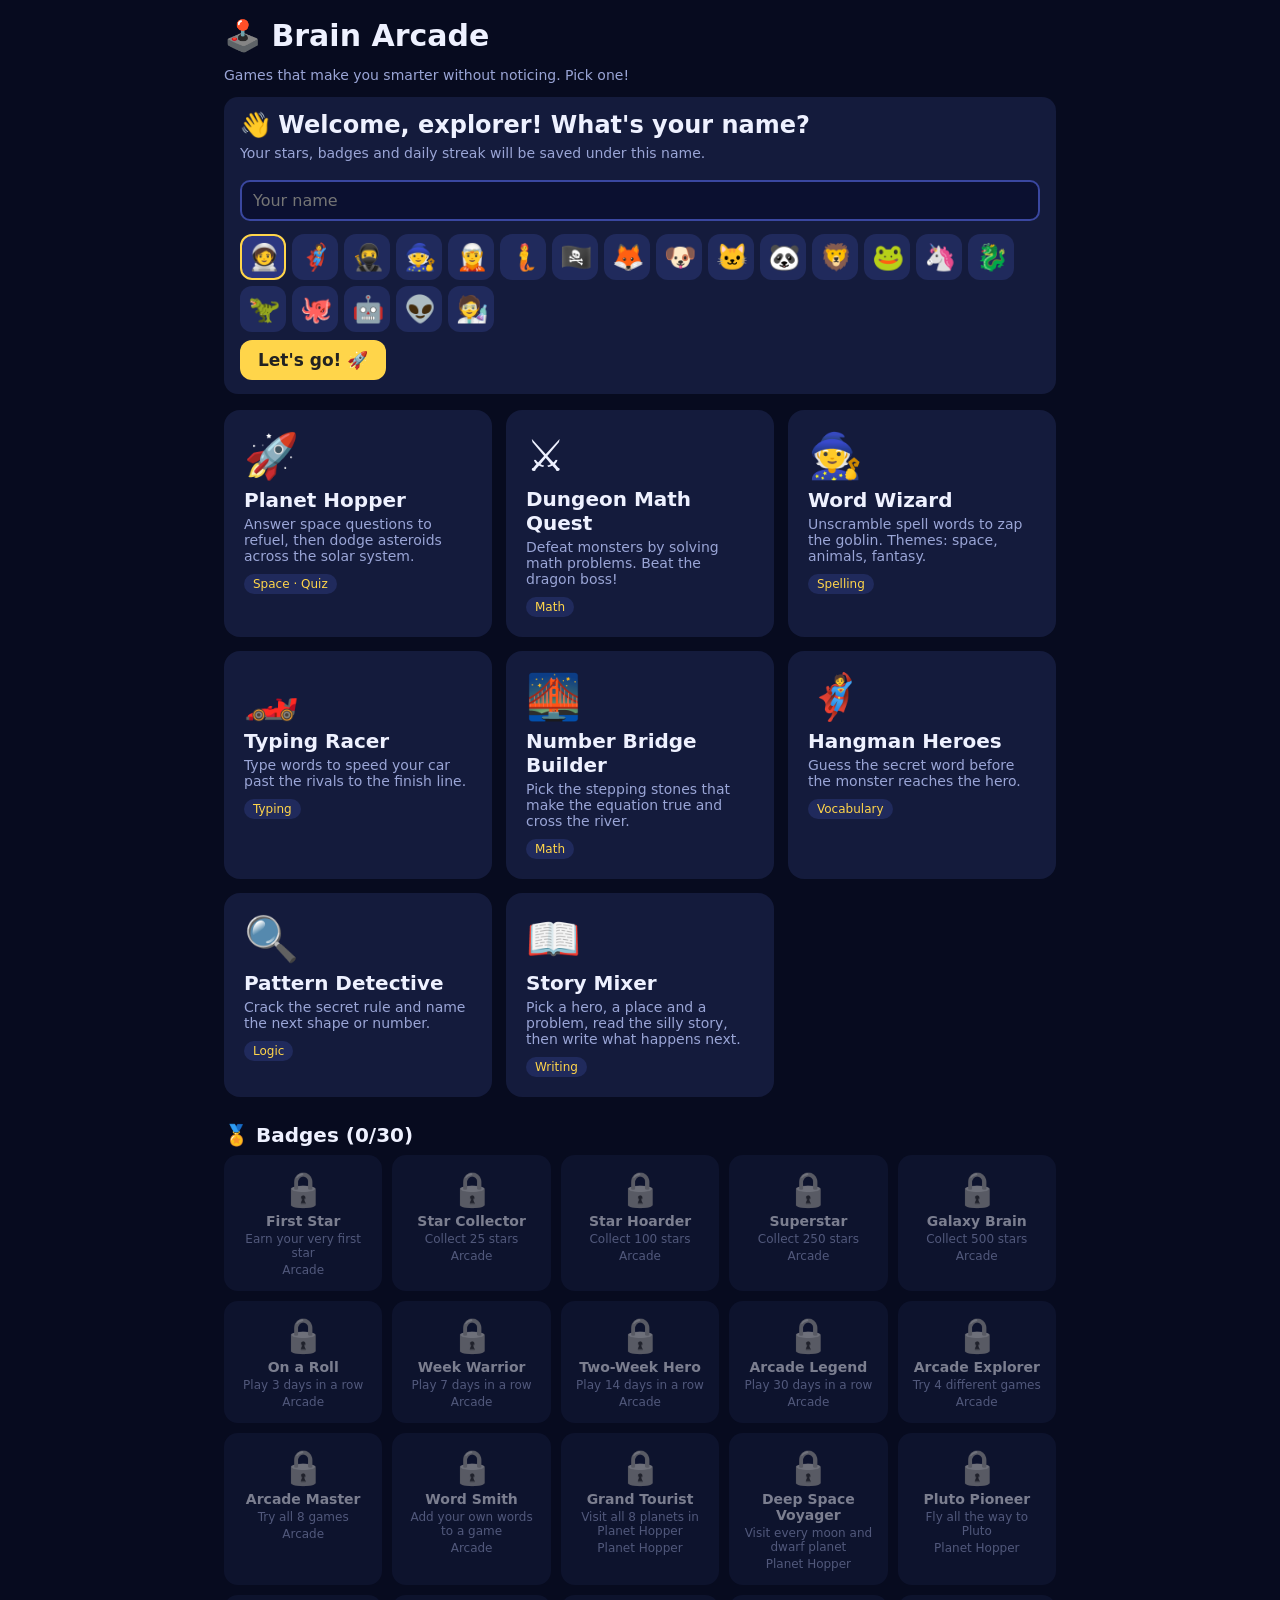
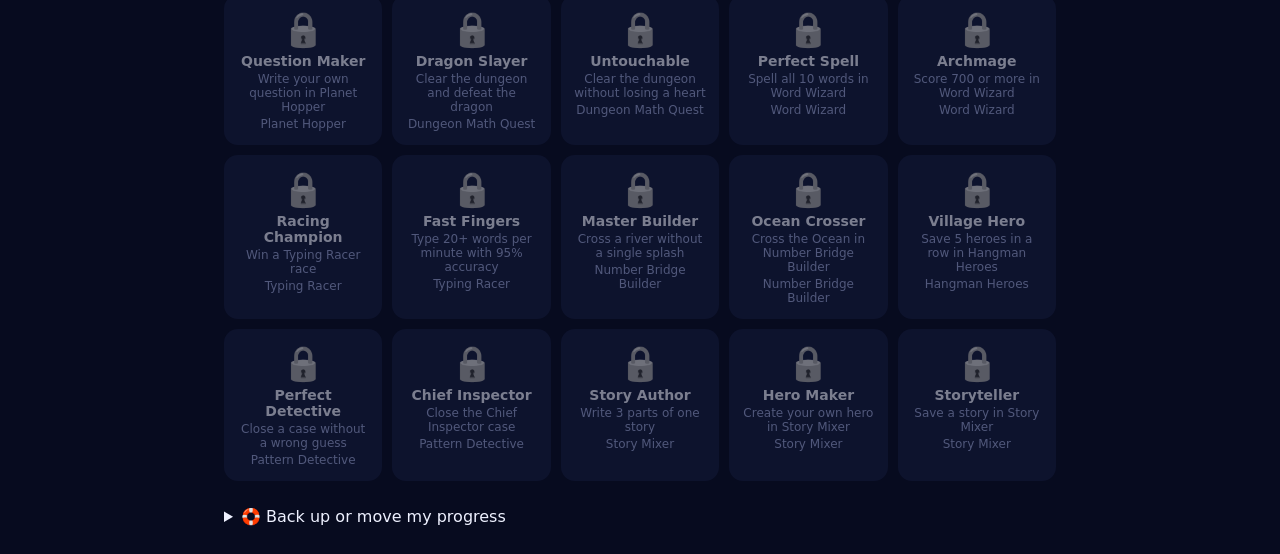
==== commit f29604bd: "Add shared profile: name, stars, ranks, badges and daily streak across all games Hub shows the profi" ====
--- a/index.html
+++ b/index.html
@@ -7,31 +7,182 @@
 <link rel="stylesheet" href="shared.css">
 <style>
   h1 { font-size:30px; margin:6px 0 2px; }
+  h2.sec { font-size:20px; margin:26px 0 8px; }
   .grid { display:grid; grid-template-columns:repeat(auto-fill, minmax(240px, 1fr)); gap:14px; margin-top:16px; }
-  a.game, .game.soon { display:block; background:var(--panel); border-radius:16px; padding:18px; color:var(--ink); text-decoration:none; border:2px solid transparent; }
+  a.game { display:block; background:var(--panel); border-radius:16px; padding:18px; color:var(--ink); text-decoration:none; border:2px solid transparent; }
   a.game:hover { border-color:var(--accent); transform:translateY(-2px); }
   .game .ic { font-size:44px; }
   .game h2 { margin:6px 0 4px; font-size:20px; }
   .game p { margin:0; color:var(--muted); font-size:14px; }
-  .tag { display:inline-block; margin-top:10px; font-size:12px; padding:3px 9px; border-radius:99px; background:var(--panel2); color:var(--accent); }
-  .soon { opacity:.55; }
-  .soon .tag { color:var(--muted); }
+  .tag { display:inline-block; margin:10px 6px 0 0; font-size:12px; padding:3px 9px; border-radius:99px; background:var(--panel2); color:var(--accent); }
+  .tag.stars { color:#fff; background:#3a2f7a; }
+
+  /* profile */
+  #profile { margin-top:14px; scroll-margin-top:12px; }
+  .pf-top { display:flex; gap:16px; align-items:center; flex-wrap:wrap; }
+  .avatar { font-size:56px; line-height:1; background:var(--panel2); border-radius:50%; width:88px; height:88px; display:flex; align-items:center; justify-content:center; border:3px solid #3a47a0; }
+  .pf-main { flex:1 1 220px; min-width:200px; }
+  .pf-name { font-size:26px; font-weight:bold; margin:0; }
+  .pf-rank { color:var(--accent); font-size:16px; margin:2px 0 6px; }
+  .meter { height:10px; border-radius:6px; background:#2a3260; overflow:hidden; }
+  .meter > i { display:block; height:100%; background:linear-gradient(90deg, #ffd54a, #ff9f43); }
+  .pf-stats { display:flex; gap:10px; flex-wrap:wrap; margin-top:14px; }
+  .stat { flex:1 1 120px; background:var(--panel2); border-radius:12px; padding:10px 12px; text-align:center; }
+  .stat b { display:block; font-size:26px; }
+  .stat span { color:var(--muted); font-size:13px; }
+  .streakmsg { margin:14px 0 6px; font-size:18px; }
+  .week { display:flex; gap:8px; justify-content:center; margin:8px 0 2px; }
+  .day { width:42px; text-align:center; font-size:12px; color:var(--muted); }
+  .day i { display:flex; width:34px; height:34px; margin:3px auto 0; border-radius:50%; background:#222a55; align-items:center; justify-content:center; font-style:normal; font-size:17px; }
+  .day.on i { background:#7a3b10; }
+  .day.today i { outline:2px solid var(--accent); }
+  .picker { display:flex; flex-wrap:wrap; gap:6px; margin:8px 0; }
+  .picker button { font-size:26px; width:46px; height:46px; border-radius:12px; border:2px solid transparent; background:var(--panel2); cursor:pointer; }
+  .picker button.sel { border-color:var(--accent); background:#2b3680; }
+  .linkbtn { background:none; border:0; color:var(--muted); cursor:pointer; font:inherit; text-decoration:underline; padding:0; }
+
+  /* badges */
+  .badges { display:grid; grid-template-columns:repeat(auto-fill, minmax(150px, 1fr)); gap:10px; }
+  .badge { background:var(--panel); border-radius:14px; padding:12px 10px; text-align:center; border:2px solid transparent; }
+  .badge .bi { font-size:34px; }
+  .badge b { display:block; font-size:14px; margin-top:4px; }
+  .badge small { display:block; color:var(--muted); font-size:12px; margin-top:3px; }
+  .badge.on { border-color:#ffd54a; background:#27265a; }
+  .badge.off { opacity:.5; }
+  .badge.off .bi { filter:grayscale(1); }
+  details.tools { margin-top:26px; }
+  details.tools summary { cursor:pointer; font-size:16px; }
+  .tools .row { justify-content:flex-start; margin:10px 0; }
 </style>
 </head>
-<body>
+<body data-no-bar>
 <div class="wrap">
   <h1>🕹️ Brain Arcade</h1>
   <p class="muted">Games that make you smarter without noticing. Pick one!</p>
+
+  <section id="profile" class="card" aria-label="My profile"></section>
+
   <div class="grid">
-    <a class="game" href="games/planet-hopper/"><div class="ic">🚀</div><h2>Planet Hopper</h2><p>Answer space questions to refuel, then dodge asteroids across the solar system.</p><span class="tag">Space · Quiz</span></a>
-    <a class="game" href="games/dungeon-math-quest/"><div class="ic">⚔️</div><h2>Dungeon Math Quest</h2><p>Defeat monsters by solving math problems. Beat the dragon boss!</p><span class="tag">Math</span></a>
-    <a class="game" href="games/word-wizard/"><div class="ic">🧙</div><h2>Word Wizard</h2><p>Unscramble spell words to zap the goblin. Themes: space, animals, fantasy.</p><span class="tag">Spelling</span></a>
-    <a class="game" href="games/typing-racer/"><div class="ic">🏎️</div><h2>Typing Racer</h2><p>Type words to speed your car past the rivals to the finish line.</p><span class="tag">Typing</span></a>
-    <a class="game" href="games/number-bridge-builder/"><div class="ic">🌉</div><h2>Number Bridge Builder</h2><p>Pick the stepping stones that make the equation true and cross the river.</p><span class="tag">Math</span></a>
-    <a class="game" href="games/hangman-heroes/"><div class="ic">🦸</div><h2>Hangman Heroes</h2><p>Guess the secret word before the monster reaches the hero.</p><span class="tag">Vocabulary</span></a>
-    <a class="game" href="games/pattern-detective/"><div class="ic">🔍</div><h2>Pattern Detective</h2><p>Crack the secret rule and name the next shape or number.</p><span class="tag">Logic</span></a>
-    <a class="game" href="games/story-mixer/"><div class="ic">📖</div><h2>Story Mixer</h2><p>Pick a hero, a place and a problem, read the silly story, then write what happens next.</p><span class="tag">Writing</span></a>
+    <a class="game" data-game="planet-hopper" href="games/planet-hopper/"><div class="ic">🚀</div><h2>Planet Hopper</h2><p>Answer space questions to refuel, then dodge asteroids across the solar system.</p><span class="tag">Space · Quiz</span></a>
+    <a class="game" data-game="dungeon-math-quest" href="games/dungeon-math-quest/"><div class="ic">⚔️</div><h2>Dungeon Math Quest</h2><p>Defeat monsters by solving math problems. Beat the dragon boss!</p><span class="tag">Math</span></a>
+    <a class="game" data-game="word-wizard" href="games/word-wizard/"><div class="ic">🧙</div><h2>Word Wizard</h2><p>Unscramble spell words to zap the goblin. Themes: space, animals, fantasy.</p><span class="tag">Spelling</span></a>
+    <a class="game" data-game="typing-racer" href="games/typing-racer/"><div class="ic">🏎️</div><h2>Typing Racer</h2><p>Type words to speed your car past the rivals to the finish line.</p><span class="tag">Typing</span></a>
+    <a class="game" data-game="number-bridge-builder" href="games/number-bridge-builder/"><div class="ic">🌉</div><h2>Number Bridge Builder</h2><p>Pick the stepping stones that make the equation true and cross the river.</p><span class="tag">Math</span></a>
+    <a class="game" data-game="hangman-heroes" href="games/hangman-heroes/"><div class="ic">🦸</div><h2>Hangman Heroes</h2><p>Guess the secret word before the monster reaches the hero.</p><span class="tag">Vocabulary</span></a>
+    <a class="game" data-game="pattern-detective" href="games/pattern-detective/"><div class="ic">🔍</div><h2>Pattern Detective</h2><p>Crack the secret rule and name the next shape or number.</p><span class="tag">Logic</span></a>
+    <a class="game" data-game="story-mixer" href="games/story-mixer/"><div class="ic">📖</div><h2>Story Mixer</h2><p>Pick a hero, a place and a problem, read the silly story, then write what happens next.</p><span class="tag">Writing</span></a>
   </div>
+
+  <h2 class="sec" id="badges-title">🏅 Badges</h2>
+  <div class="badges" id="badges"></div>
+
+  <details class="tools">
+    <summary>🛟 Back up or move my progress</summary>
+    <p class="muted">Your progress is saved in this browser only. Download a backup to keep it safe or to move it to another device, then restore it there.</p>
+    <div class="row">
+      <button class="btn alt" id="backup">⬇️ Download backup</button>
+      <button class="btn alt" id="restore">⬆️ Restore from file</button>
+      <input type="file" id="restoreFile" accept="application/json,.json" hidden>
+    </div>
+    <p class="muted" id="toolMsg"></p>
+    <button class="linkbtn" id="startOver">Start over (erases stars, badges and streak)</button>
+  </details>
 </div>
+
+<script src="profile.js"></script>
+<script>
+"use strict";
+const $ = id => document.getElementById(id);
+const esc = s => String(s).replace(/[&<>"']/g, c => ({ "&":"&amp;", "<":"&lt;", ">":"&gt;", '"':"&quot;", "'":"&#39;" }[c]));
+const AVATARS = ["🧑‍🚀","🦸","🥷","🧙","🧝","🧜","🏴‍☠️","🦊","🐶","🐱","🐼","🦁","🐸","🦄","🐉","🦖","🐙","🤖","👽","🧑‍🔬"];
+let editing = false, draftAvatar = null;
+
+function renderProfile() {
+  const p = Profile.get(), box = $("profile");
+  if (!p.name || editing) {
+    const first = !p.name;
+    if (draftAvatar === null) draftAvatar = p.avatar;
+    box.innerHTML = `<h2 style="margin:0 0 6px">${first ? "👋 Welcome, explorer! What's your name?" : "✏️ Edit my profile"}</h2>
+      <p class="muted" style="margin-top:0">${first ? "Your stars, badges and daily streak will be saved under this name." : "Change your name or pick a new avatar."}</p>
+      <input class="fld" id="pfName" maxlength="20" placeholder="Your name" value="${esc(p.name)}" autocomplete="off">
+      <div class="picker" id="pfAvatars">${AVATARS.map(a => `<button type="button" data-a="${esc(a)}" class="${a === draftAvatar ? "sel" : ""}" aria-label="Avatar ${esc(a)}">${a}</button>`).join("")}</div>
+      <div class="row" style="justify-content:flex-start"><button class="btn" id="pfSave">${first ? "Let's go! 🚀" : "Save"}</button>${first ? "" : `<button class="btn alt" id="pfCancel">Cancel</button>`}</div>`;
+    $("pfAvatars").onclick = e => { const b = e.target.closest("button[data-a]"); if (!b) return; draftAvatar = b.dataset.a; [...$("pfAvatars").children].forEach(c => c.classList.toggle("sel", c === b)); };
+    const save = () => { const n = $("pfName").value.trim(); if (!n) { $("pfName").focus(); $("pfName").placeholder = "Please type a name"; return; } Profile.setIdentity({ name: n, avatar: draftAvatar }); editing = false; draftAvatar = null; };
+    $("pfSave").onclick = save;
+    $("pfName").onkeydown = e => { if (e.key === "Enter") save(); };
+    if ($("pfCancel")) $("pfCancel").onclick = () => { editing = false; draftAvatar = null; renderProfile(); };
+    return;
+  }
+  const r = Profile.rank(p.stars), s = Profile.streakInfo(p);
+  const earned = Object.keys(p.badges).length;
+  const streakMsg = s.current >= 2 ? `🔥 <b>${s.current} days in a row!</b>${s.playedToday ? " Nice work today." : " Play today to keep it going!"}`
+                  : s.current === 1 ? (s.playedToday ? "🔥 <b>1 day</b> so far. Come back tomorrow to make it 2!" : "🔥 Play today to keep your streak going!")
+                  : "Play a game today to start a streak!";
+  box.innerHTML = `<div class="pf-top">
+      <div class="avatar" aria-hidden="true">${esc(p.avatar)}</div>
+      <div class="pf-main">
+        <p class="pf-name">${esc(p.name)} <button class="linkbtn" id="pfEdit" style="font-size:14px">✏️ edit</button></p>
+        <p class="pf-rank">${r.icon} ${r.name}${r.next ? ` <span class="muted">· ${r.toNext} more ⭐ to ${r.next.icon} ${r.next.name}</span>` : ` <span class="muted">· top rank!</span>`}</p>
+        <div class="meter" role="progressbar" aria-valuenow="${Math.round(r.progress * 100)}" aria-valuemin="0" aria-valuemax="100"><i style="width:${Math.round(r.progress * 100)}%"></i></div>
+      </div></div>
+    <div class="pf-stats">
+      <div class="stat"><b>⭐ ${p.stars}</b><span>total stars</span></div>
+      <div class="stat"><b>🔥 ${s.current}</b><span>day streak (best ${s.best})</span></div>
+      <div class="stat"><b>🌅 ${s.todayStars}</b><span>stars today</span></div>
+      <div class="stat"><b>🏅 ${earned}</b><span>of ${Profile.BADGES.length} badges</span></div>
+    </div>
+    <p class="streakmsg center">${streakMsg}</p>
+    <div class="week" aria-label="Last 7 days">${s.week.map(d => `<div class="day${d.played ? " on" : ""}${d.isToday ? " today" : ""}">${new Date(d.date + "T12:00:00").toLocaleDateString(undefined, { weekday: "short" }).slice(0, 3)}<i>${d.played ? "🔥" : ""}</i></div>`).join("")}</div>`;
+  $("pfEdit").onclick = () => { editing = true; draftAvatar = null; renderProfile(); };
+}
+
+function renderCards() {
+  const p = Profile.get();
+  document.querySelectorAll("a.game[data-game]").forEach(a => {
+    a.querySelectorAll(".tag.stars").forEach(t => t.remove());
+    const n = (p.games[a.dataset.game] || {}).stars || 0;
+    if (n > 0) a.insertAdjacentHTML("beforeend", `<span class="tag stars">⭐ ${n}</span>`);
+  });
+}
+
+function renderBadges() {
+  const p = Profile.get();
+  const label = id => { const b = Profile.BADGES.find(x => x.id === id); return b && b.game ? Profile.GAMES[b.game].name : "Arcade"; };
+  $("badges-title").textContent = `🏅 Badges (${Object.keys(p.badges).length}/${Profile.BADGES.length})`;
+  $("badges").innerHTML = Profile.BADGES.map(b => {
+    const got = p.badges[b.id];
+    return `<div class="badge ${got ? "on" : "off"}" title="${esc(b.desc)}"><div class="bi">${got ? b.icon : "🔒"}</div><b>${esc(b.name)}</b><small>${esc(b.desc)}</small>${got ? "" : `<small>${esc(label(b.id))}</small>`}</div>`;
+  }).join("");
+}
+
+function renderAll() { renderProfile(); renderCards(); renderBadges(); }
+Profile.onChange(renderAll);
+renderAll();
+addEventListener("pageshow", renderAll);     // coming back from a game via the back button
+
+// ---- backup / restore / reset ----
+$("backup").onclick = () => {
+  const a = document.createElement("a");
+  a.href = URL.createObjectURL(new Blob([JSON.stringify(Profile.exportAll(), null, 2)], { type: "application/json" }));
+  a.download = "brain-arcade-backup.json"; a.click(); URL.revokeObjectURL(a.href);
+  $("toolMsg").textContent = "Backup downloaded. Keep the file somewhere safe!";
+};
+$("restore").onclick = () => $("restoreFile").click();
+$("restoreFile").onchange = async e => {
+  const f = e.target.files[0]; e.target.value = "";
+  if (!f) return;
+  try {
+    const obj = JSON.parse(await f.text());
+    if (!confirm("Restore this backup? It will replace the progress saved in this browser.")) return;
+    const n = Profile.importAll(obj);
+    $("toolMsg").textContent = `Restored ${n} saved item${n === 1 ? "" : "s"}.`;
+  } catch (err) { $("toolMsg").textContent = "Couldn't restore: " + err.message; }
+};
+$("startOver").onclick = () => {
+  if (!confirm("Start over? This erases your stars, badges and streak. Your game scores and custom words stay.")) return;
+  Profile.reset(); editing = false; draftAvatar = null; $("toolMsg").textContent = "Profile reset.";
+};
+</script>
 </body>
 </html>
